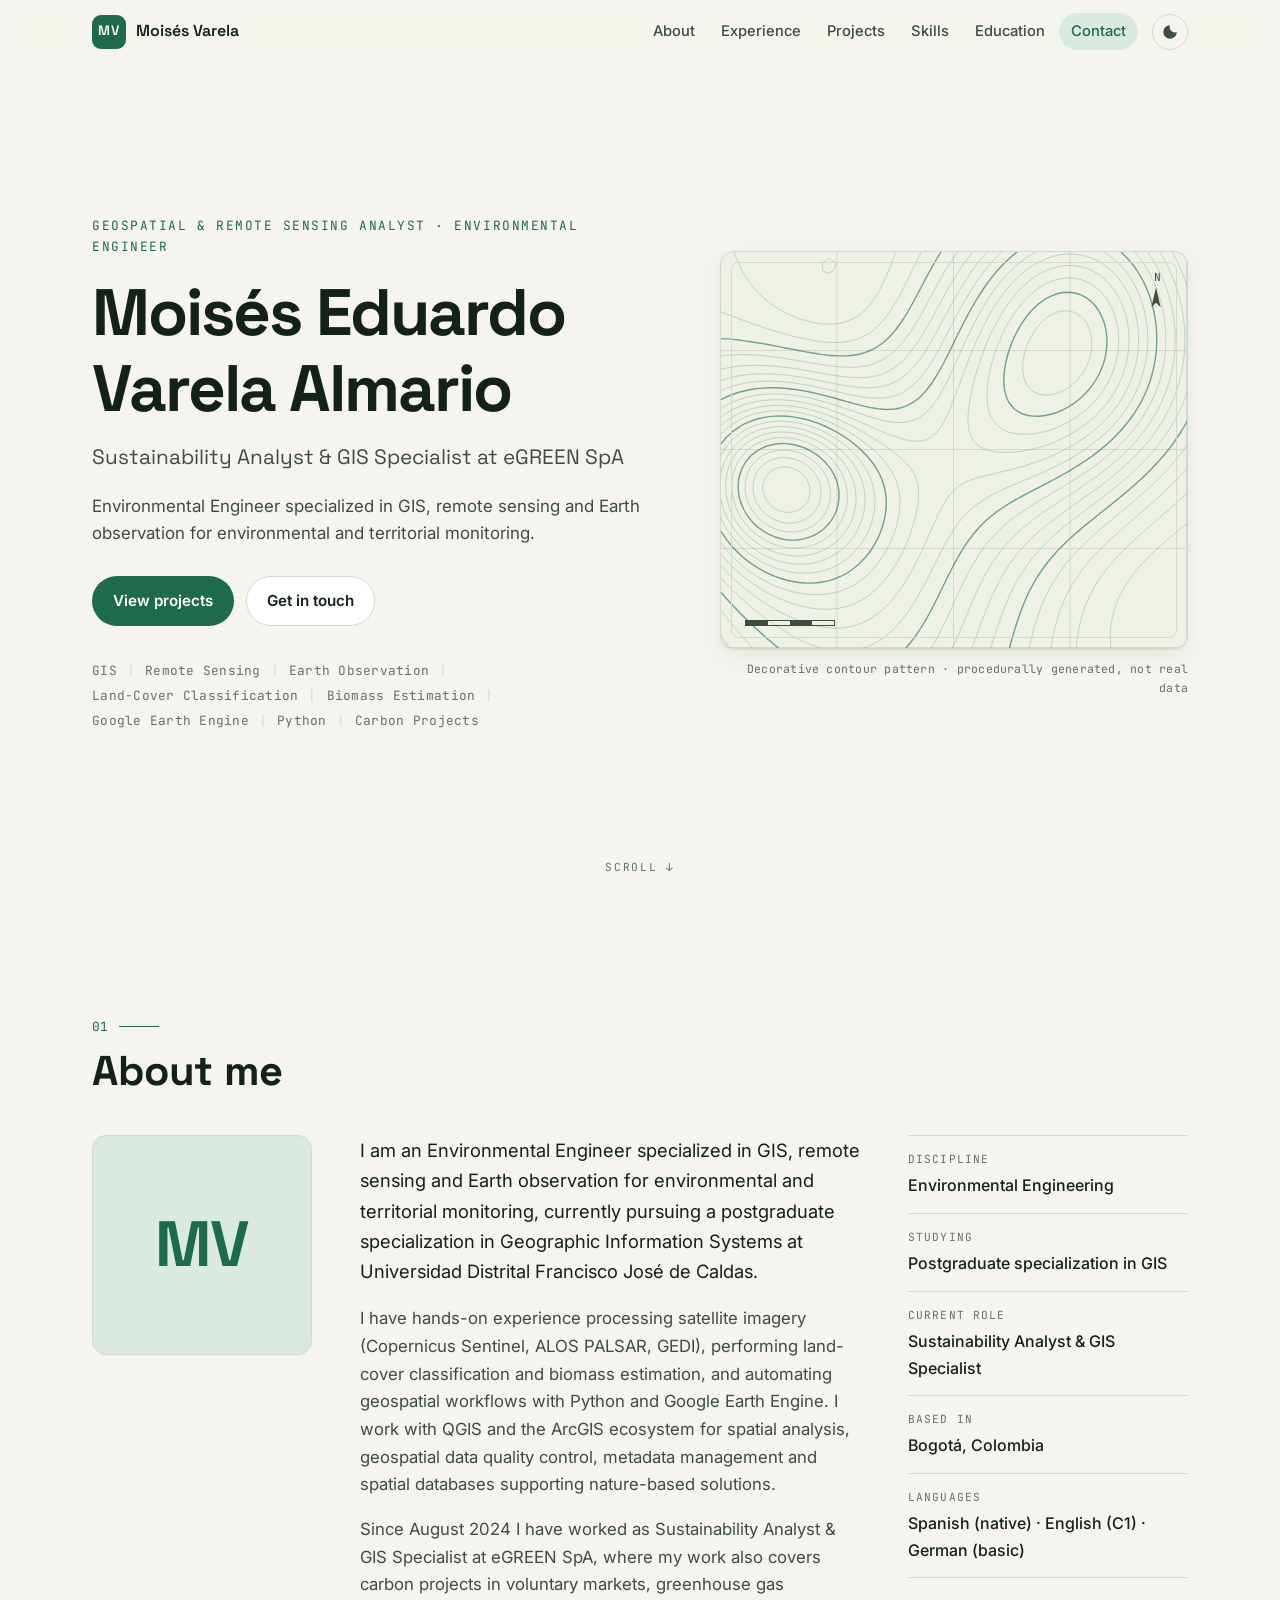
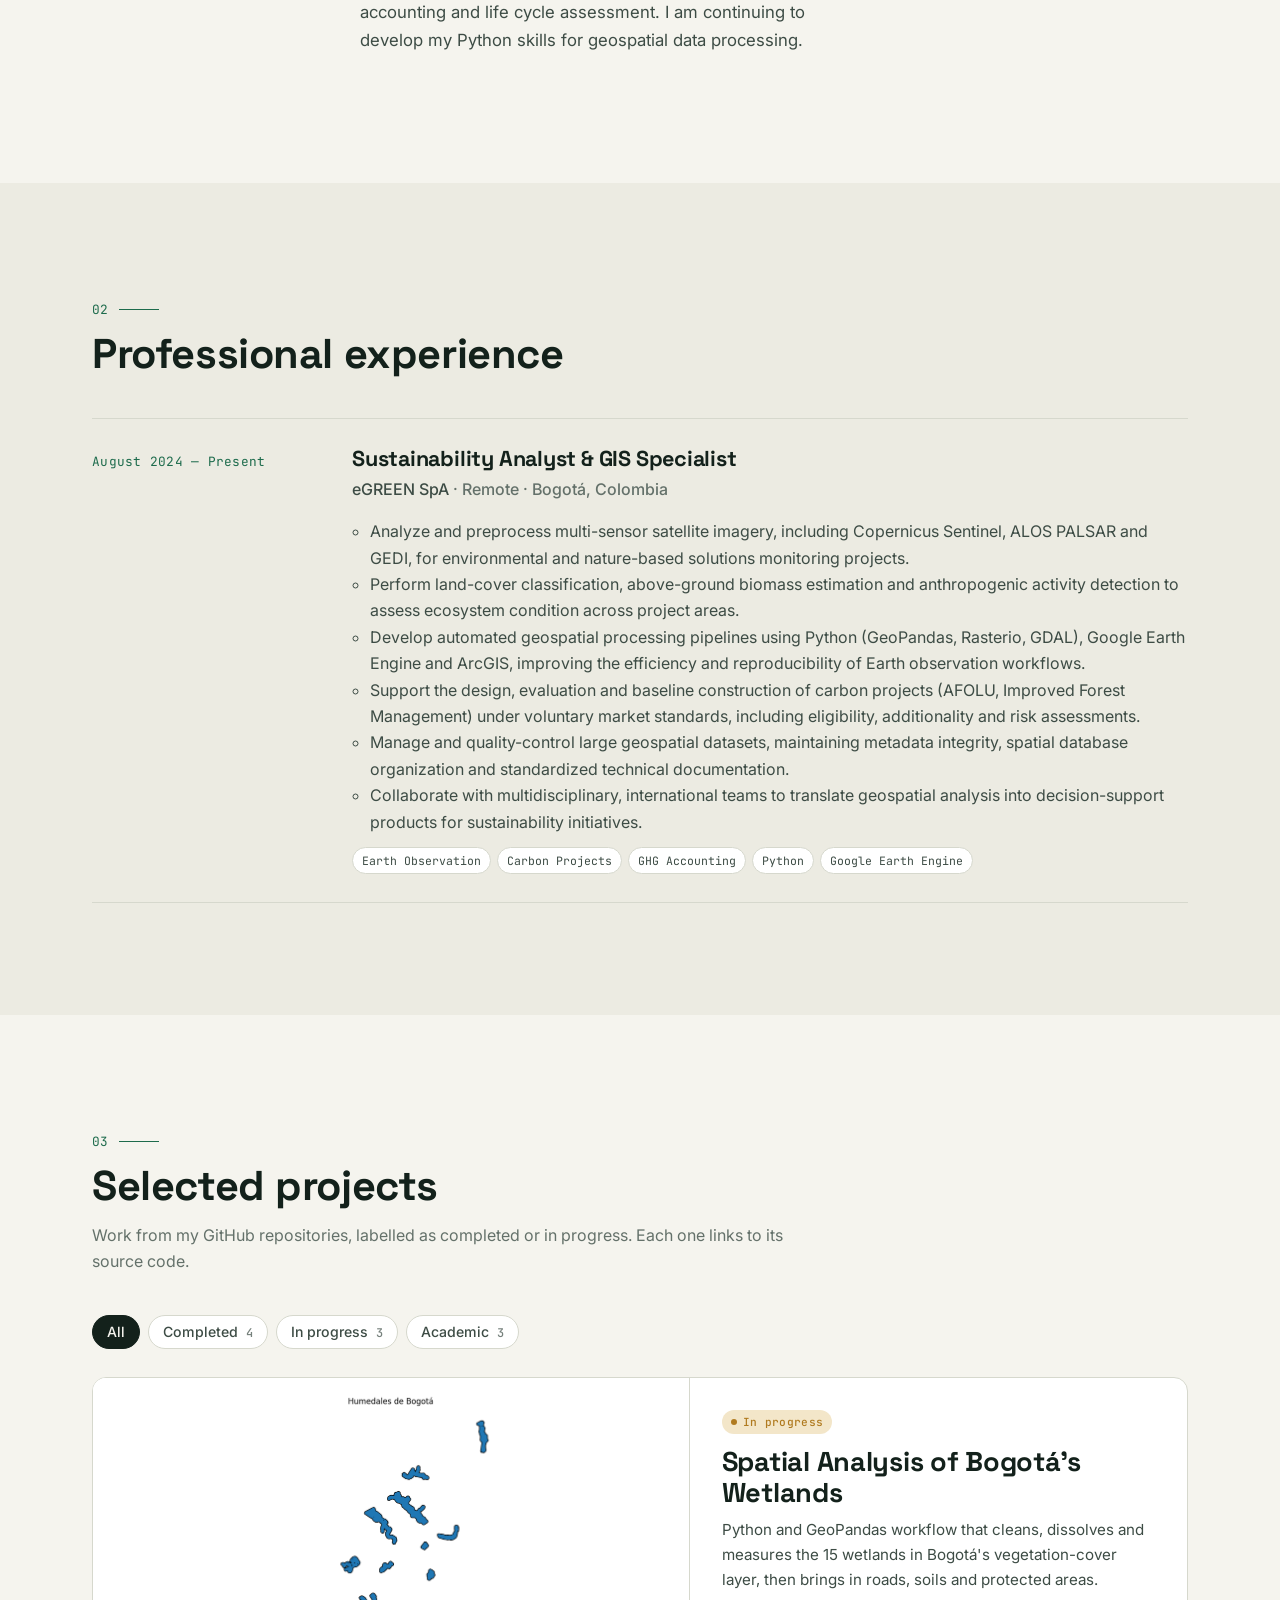
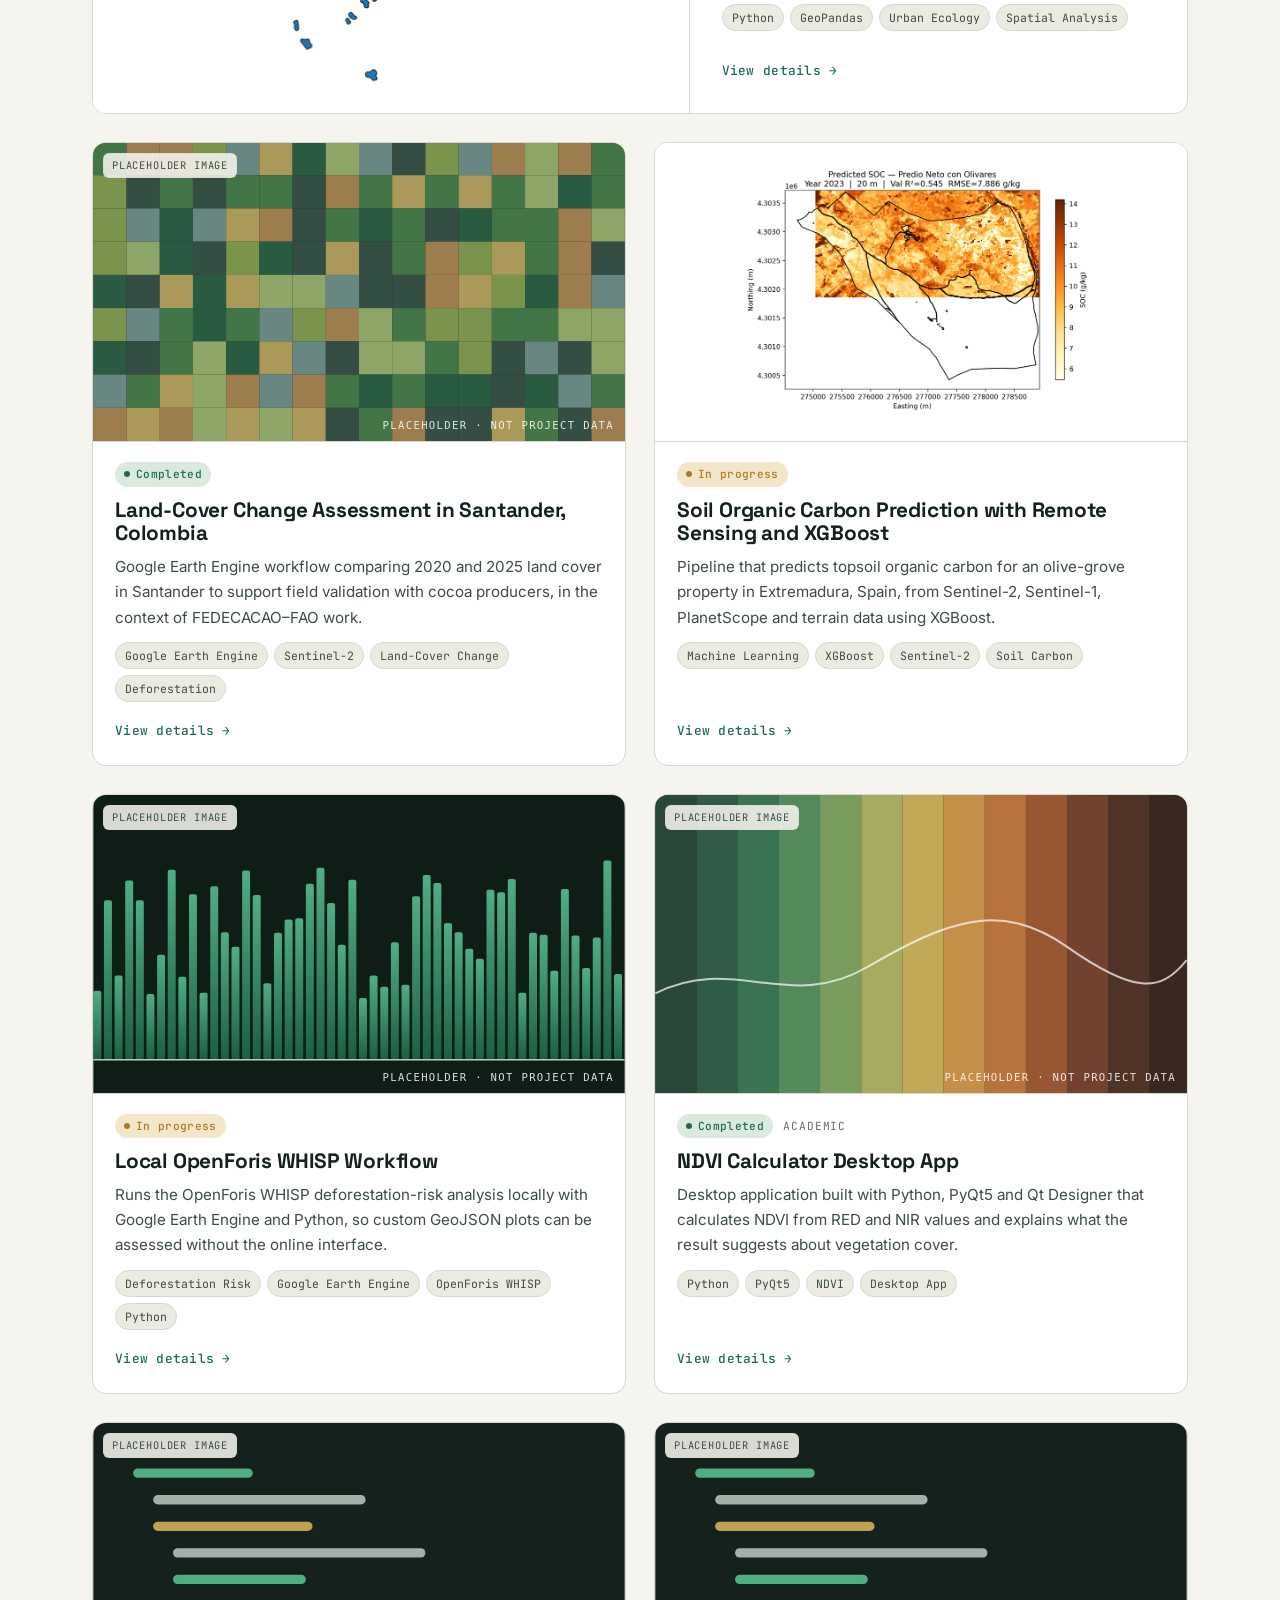
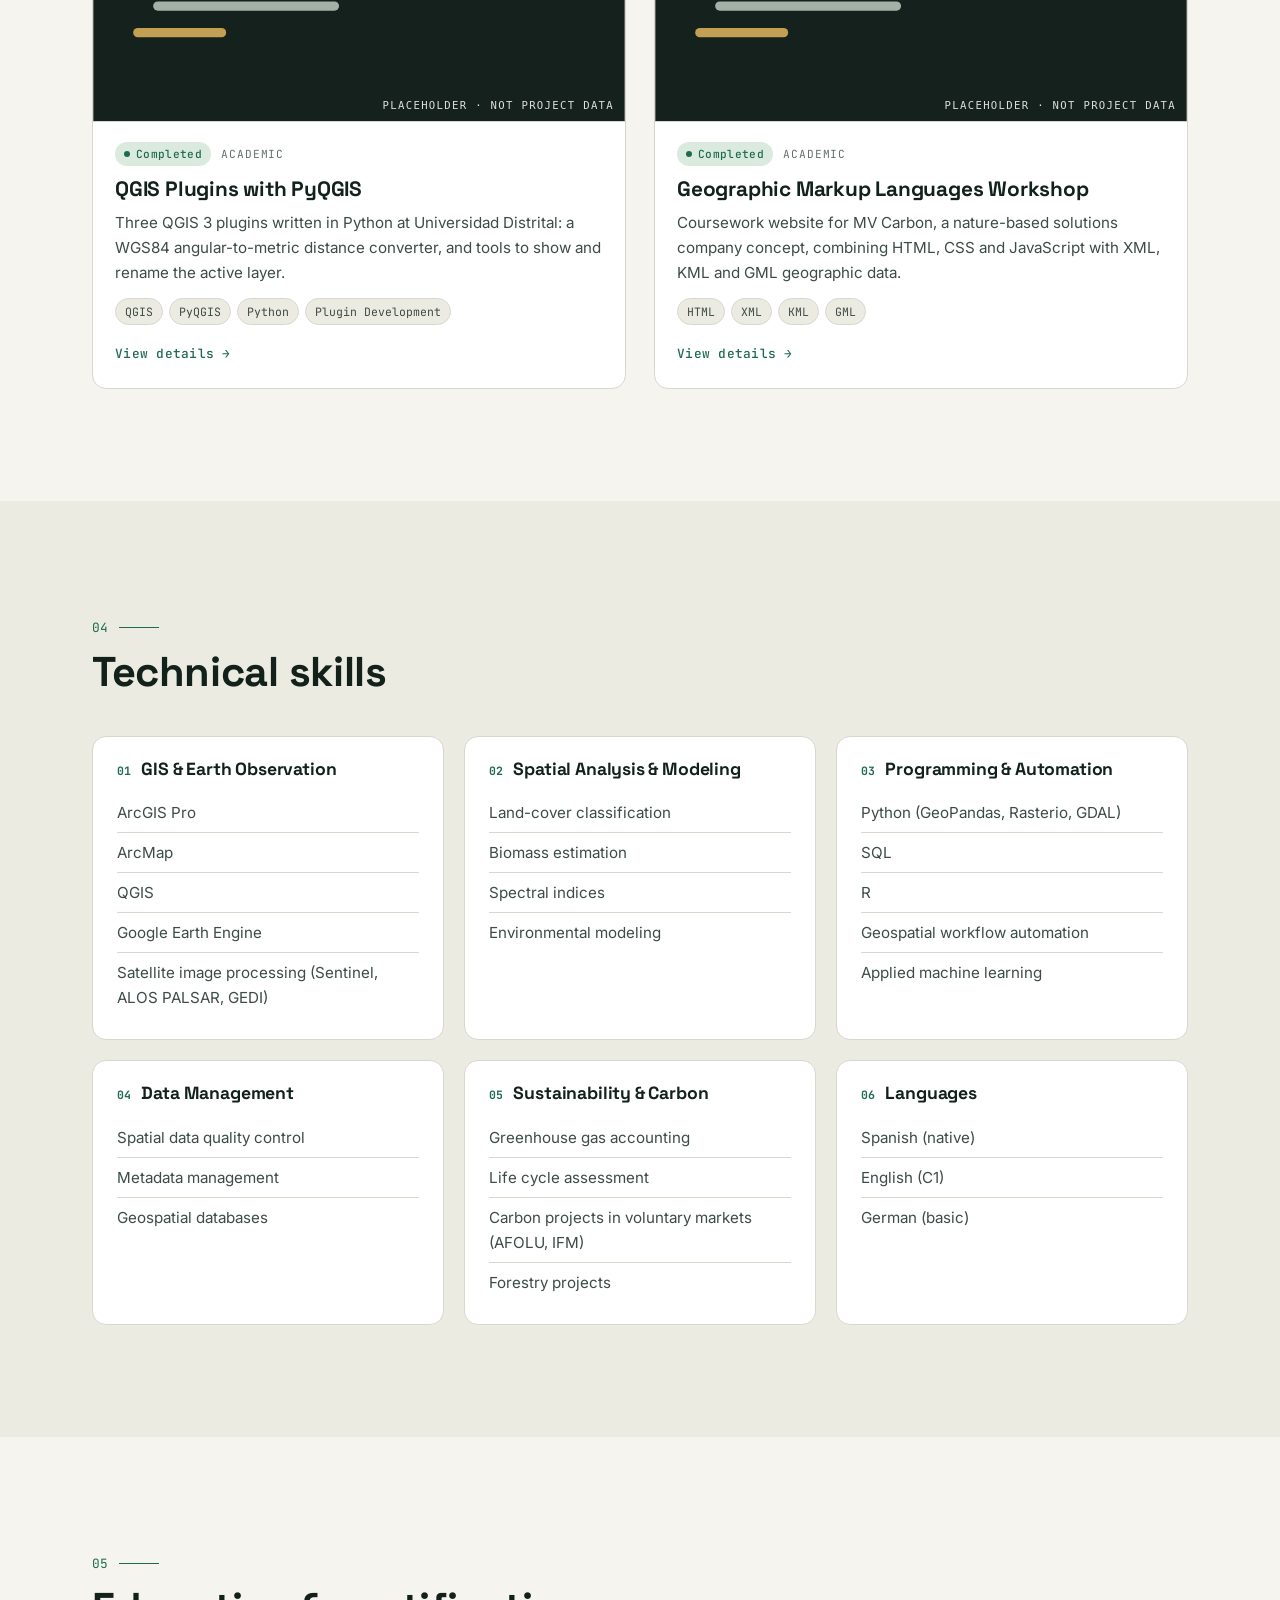
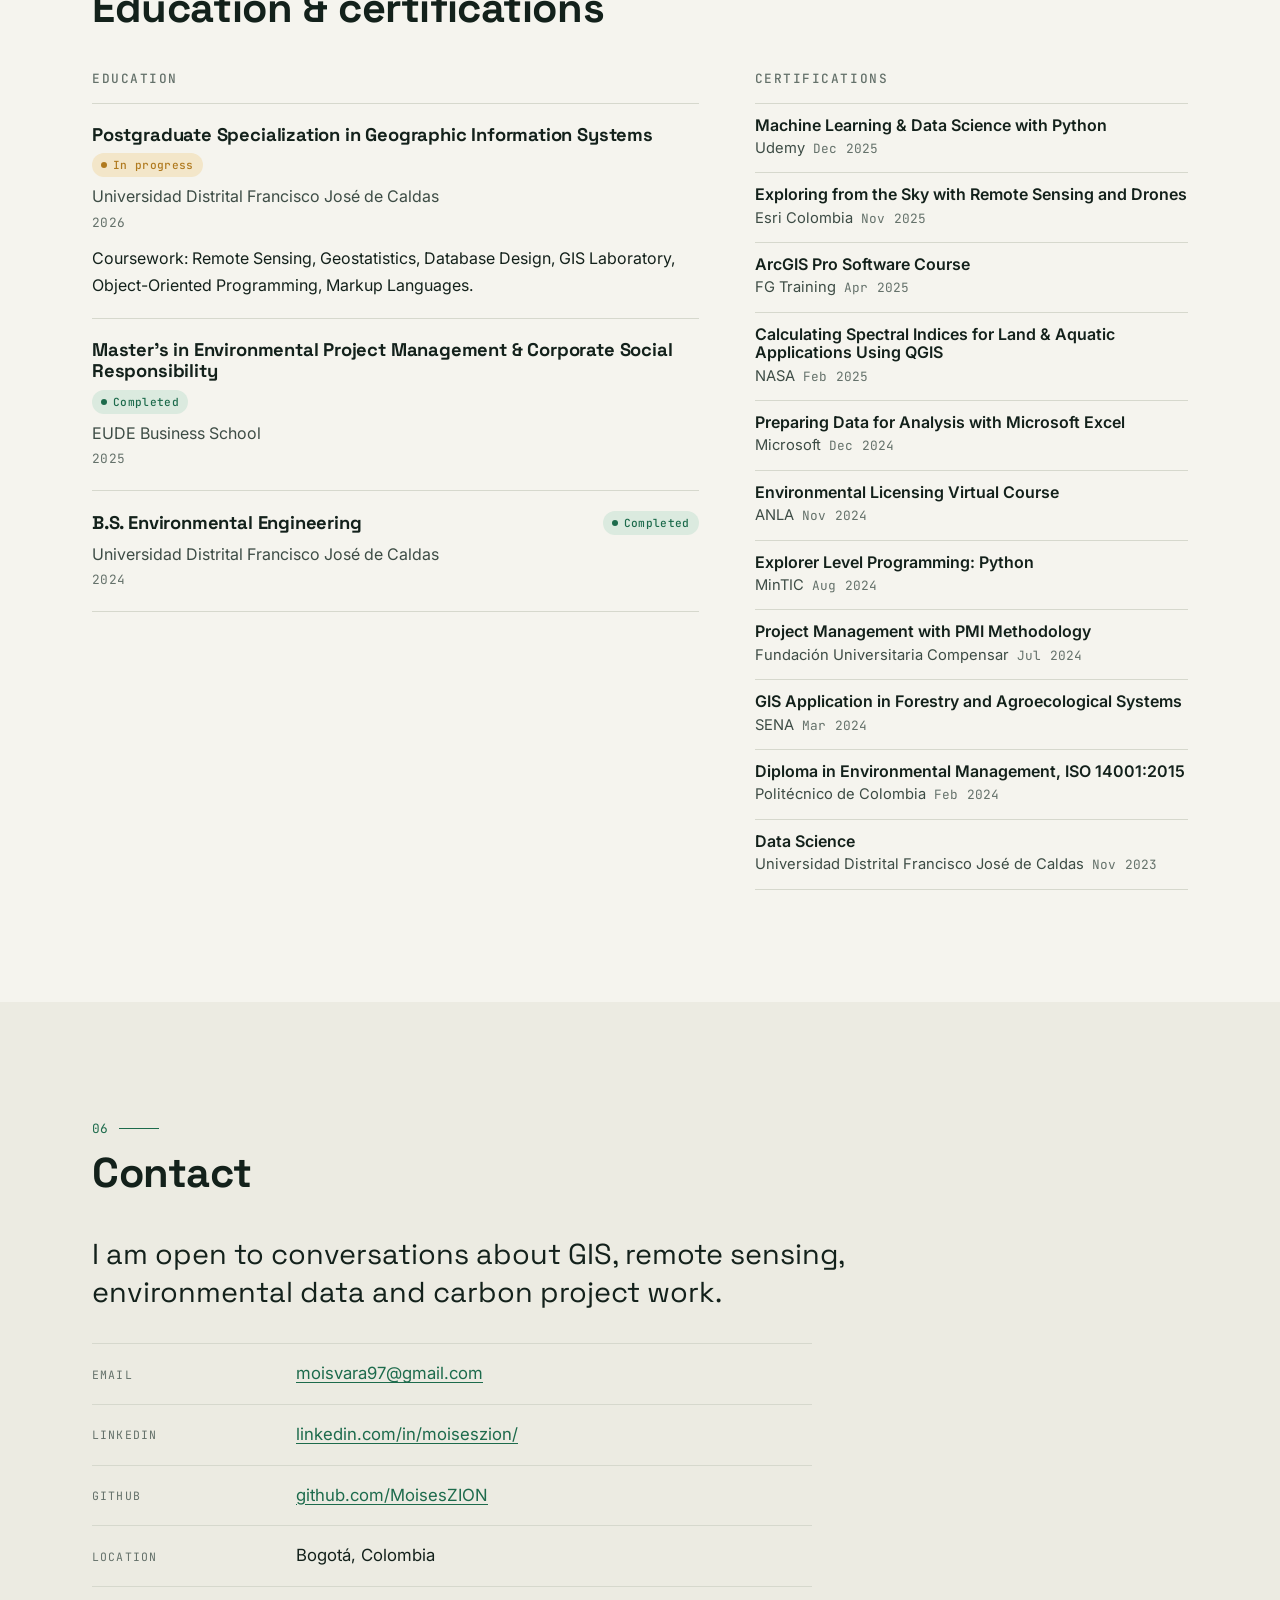
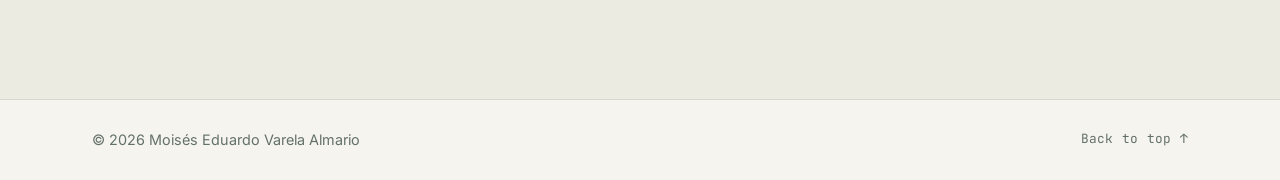
==== index.html @ 782a4881 "Replace draft projects with real projects from GitHub repositories Adds seven projects drawn from th" ====
<!doctype html>
<html lang="en">
  <head>
    <meta charset="utf-8" />
    <meta name="viewport" content="width=device-width, initial-scale=1" />
    <title>Moisés Varela · Environmental Engineer & GIS Specialist</title>
    <meta
      name="description"
      content="Portfolio of Moisés Eduardo Varela Almario, Environmental Engineer working in GIS, remote sensing, geospatial analysis and sustainability."
    />
    <meta property="og:title" content="Moisés Varela · Environmental Engineer & GIS Specialist" />
    <meta property="og:description" content="GIS, remote sensing, environmental data and sustainability." />
    <meta property="og:type" content="website" />
    <meta name="theme-color" content="#f5f4ee" media="(prefers-color-scheme: light)" />
    <meta name="theme-color" content="#0c1411" media="(prefers-color-scheme: dark)" />
    <link rel="icon" href="assets/img/favicon.svg" type="image/svg+xml" />
    <link rel="preconnect" href="https://fonts.googleapis.com" />
    <link rel="preconnect" href="https://fonts.gstatic.com" crossorigin />
    <link
      href="https://fonts.googleapis.com/css2?family=Inter:wght@400;500;600&family=JetBrains+Mono:wght@400;500&family=Space+Grotesk:wght@500;600;700&display=swap"
      rel="stylesheet"
    />
    <link rel="stylesheet" href="assets/css/styles.css" />
    <script>
      // Apply saved theme before paint to avoid a flash.
      try {
        var t = localStorage.getItem("theme");
        if (t) document.documentElement.setAttribute("data-theme", t);
      } catch (e) {}
    </script>
  </head>
  <body>
    <a class="skip-link" href="#main">Skip to content</a>

    <header class="site-header" id="top">
      <div class="container header-inner">
        <a class="brand" href="#top" aria-label="Home">
          <span class="brand-mark" aria-hidden="true">MV</span>
          <span class="brand-name">Moisés Varela</span>
        </a>
        <button class="nav-toggle" type="button" aria-expanded="false" aria-controls="site-nav">
          <span class="sr-only">Toggle navigation</span>
          <span class="nav-toggle-bar" aria-hidden="true"></span>
        </button>
        <nav id="site-nav" class="site-nav" aria-label="Primary">
          <ul>
            <li><a href="#about">About</a></li>
            <li><a href="#experience">Experience</a></li>
            <li><a href="#projects">Projects</a></li>
            <li><a href="#skills">Skills</a></li>
            <li><a href="#education">Education</a></li>
            <li><a href="#contact">Contact</a></li>
          </ul>
          <button class="theme-toggle" type="button" aria-label="Switch colour theme">
            <svg viewBox="0 0 24 24" width="18" height="18" aria-hidden="true">
              <path d="M12 3a9 9 0 1 0 9 9 7 7 0 0 1-9-9z" fill="currentColor" />
            </svg>
          </button>
        </nav>
      </div>
    </header>

    <main id="main">
      <!-- HERO -->
      <section class="hero" aria-labelledby="hero-title">
        <div class="container hero-grid">
          <div class="hero-text">
            <p class="eyebrow mono" data-bind="profile.headline">Environmental Engineer · GIS &amp; Remote Sensing</p>
            <h1 id="hero-title" class="hero-title" data-bind="profile.name">Moisés Eduardo Varela Almario</h1>
            <p class="hero-role" data-bind="profile.role">Sustainability Analyst &amp; GIS Specialist at eGREEN SpA</p>
            <p class="hero-lead" data-bind="profile.lead"></p>
            <div class="hero-actions">
              <a class="btn btn-primary" href="#projects">View projects</a>
              <a class="btn btn-ghost" href="#contact">Get in touch</a>
              <a class="btn btn-ghost" id="cv-link" hidden>Download CV</a>
            </div>
            <ul class="keyword-line mono" id="hero-keywords" aria-label="Areas of focus"></ul>
          </div>

          <figure class="map-frame" aria-hidden="true">
            <div class="map-frame-inner">
              <canvas id="contour-canvas"></canvas>
              <span class="tick tick-n mono">N</span>
              <svg class="north-arrow" viewBox="0 0 24 40"><path d="M12 2 L20 36 L12 28 L4 36 Z" /></svg>
              <div class="scale-bar"><span></span><span></span><span></span><span></span></div>
            </div>
            <figcaption class="mono">Decorative contour pattern · procedurally generated, not real data</figcaption>
          </figure>
        </div>
        <a class="scroll-cue mono" href="#about">Scroll <span aria-hidden="true">↓</span></a>
      </section>

      <!-- ABOUT -->
      <section class="section" id="about" aria-labelledby="about-title">
        <div class="container">
          <header class="section-head">
            <span class="section-index mono">01</span>
            <h2 id="about-title">About me</h2>
          </header>
          <div class="about-grid">
            <div class="about-photo" id="about-photo"></div>
            <div class="about-text prose" id="about-text"></div>
            <dl class="facts" id="about-facts"></dl>
          </div>
        </div>
      </section>

      <!-- EXPERIENCE -->
      <section class="section section-alt" id="experience" aria-labelledby="experience-title">
        <div class="container">
          <header class="section-head">
            <span class="section-index mono">02</span>
            <h2 id="experience-title">Professional experience</h2>
          </header>
          <ol class="timeline" id="experience-list"></ol>
        </div>
      </section>

      <!-- PROJECTS -->
      <section class="section" id="projects" aria-labelledby="projects-title">
        <div class="container">
          <header class="section-head">
            <span class="section-index mono">03</span>
            <h2 id="projects-title">Selected projects</h2>
            <p class="section-sub">
              Work from my GitHub repositories, labelled as completed or in progress. Each one links to its
              source code.
            </p>
          </header>
          <div class="filters" role="group" aria-label="Filter projects by status" id="project-filters"></div>
          <div class="project-grid" id="project-grid" aria-live="polite"></div>
        </div>
      </section>

      <!-- SKILLS -->
      <section class="section section-alt" id="skills" aria-labelledby="skills-title">
        <div class="container">
          <header class="section-head">
            <span class="section-index mono">04</span>
            <h2 id="skills-title">Technical skills</h2>
          </header>
          <div class="skills-grid" id="skills-grid"></div>
        </div>
      </section>

      <!-- EDUCATION -->
      <section class="section" id="education" aria-labelledby="education-title">
        <div class="container">
          <header class="section-head">
            <span class="section-index mono">05</span>
            <h2 id="education-title">Education &amp; certifications</h2>
          </header>
          <div class="edu-grid">
            <div>
              <h3 class="sub-head mono">Education</h3>
              <ul class="edu-list" id="education-list"></ul>
            </div>
            <div>
              <h3 class="sub-head mono">Certifications</h3>
              <ul class="edu-list" id="cert-list"></ul>
            </div>
          </div>
        </div>
      </section>

      <!-- CONTACT -->
      <section class="section section-contact" id="contact" aria-labelledby="contact-title">
        <div class="container">
          <header class="section-head">
            <span class="section-index mono">06</span>
            <h2 id="contact-title">Contact</h2>
          </header>
          <p class="contact-intro" id="contact-intro"></p>
          <ul class="contact-list" id="contact-list"></ul>
        </div>
      </section>
    </main>

    <footer class="site-footer">
      <div class="container footer-inner">
        <p>© <span id="year"></span> Moisés Eduardo Varela Almario</p>
        <a class="mono" href="#top">Back to top ↑</a>
      </div>
    </footer>

    <noscript>
      <p class="noscript">This site uses JavaScript to display its content. Please enable JavaScript.</p>
    </noscript>

    <script src="assets/js/content.js"></script>
    <script src="assets/js/common.js"></script>
    <script src="assets/js/main.js"></script>
  </body>
</html>
---- assets/css/styles.css ----
/* ==========================================================
   Moisés Varela — Portfolio
   Palette: paper + forest ink, ochre accent (earth tones)
   ========================================================== */

:root {
  --bg: #f5f4ee;
  --bg-alt: #ecebe2;
  --surface: #ffffff;
  --ink: #13211b;
  --ink-soft: #3d4c45;
  --muted: #64716a;
  --line: #d6d8cd;
  --accent: #1d6b4c;
  --accent-ink: #ffffff;
  --accent-soft: #dbeadf;
  --ochre: #b07a1f;
  --ochre-soft: #f3e6c9;
  --contour: rgba(29, 107, 76, 0.28);
  --contour-major: rgba(29, 107, 76, 0.6);
  --map-bg: #eef1e6;
  --shadow: 0 1px 2px rgba(19, 33, 27, 0.06), 0 8px 24px rgba(19, 33, 27, 0.06);
  --radius: 14px;
  --font-sans: "Inter", system-ui, -apple-system, "Segoe UI", Roboto, sans-serif;
  --font-display: "Space Grotesk", var(--font-sans);
  --font-mono: "JetBrains Mono", ui-monospace, SFMono-Regular, Menlo, monospace;
  --header-h: 64px;
  color-scheme: light;
}

@media (prefers-color-scheme: dark) {
  :root:not([data-theme="light"]) {
    --bg: #0c1411;
    --bg-alt: #111b17;
    --surface: #15211c;
    --ink: #e5ece7;
    --ink-soft: #bccac2;
    --muted: #8d9c94;
    --line: #26352e;
    --accent: #5cc796;
    --accent-ink: #08130e;
    --accent-soft: #173326;
    --ochre: #e2b65d;
    --ochre-soft: #352a14;
    --contour: rgba(92, 199, 150, 0.22);
    --contour-major: rgba(92, 199, 150, 0.55);
    --map-bg: #101b16;
    --shadow: 0 1px 2px rgba(0, 0, 0, 0.3), 0 10px 30px rgba(0, 0, 0, 0.25);
    color-scheme: dark;
  }
}

:root[data-theme="dark"] {
  --bg: #0c1411;
  --bg-alt: #111b17;
  --surface: #15211c;
  --ink: #e5ece7;
  --ink-soft: #bccac2;
  --muted: #8d9c94;
  --line: #26352e;
  --accent: #5cc796;
  --accent-ink: #08130e;
  --accent-soft: #173326;
  --ochre: #e2b65d;
  --ochre-soft: #352a14;
  --contour: rgba(92, 199, 150, 0.22);
  --contour-major: rgba(92, 199, 150, 0.55);
  --map-bg: #101b16;
  --shadow: 0 1px 2px rgba(0, 0, 0, 0.3), 0 10px 30px rgba(0, 0, 0, 0.25);
  color-scheme: dark;
}

/* ---------- base ---------- */
*,
*::before,
*::after { box-sizing: border-box; }

html { scroll-behavior: smooth; scroll-padding-top: calc(var(--header-h) + 16px); }
@media (prefers-reduced-motion: reduce) { html { scroll-behavior: auto; } }

body {
  margin: 0;
  background: var(--bg);
  color: var(--ink);
  font-family: var(--font-sans);
  font-size: 1rem;
  line-height: 1.65;
  -webkit-font-smoothing: antialiased;
  overflow-x: hidden;
}

img { max-width: 100%; display: block; }
a { color: var(--accent); text-underline-offset: 3px; }
a:hover { text-decoration-thickness: 2px; }
h1, h2, h3, h4 { font-family: var(--font-display); line-height: 1.15; margin: 0 0 0.5em; letter-spacing: -0.01em; }
p { margin: 0 0 1em; }

:focus-visible { outline: 2px solid var(--ochre); outline-offset: 3px; border-radius: 4px; }

.mono { font-family: var(--font-mono); font-size: 0.8rem; letter-spacing: 0.02em; }
.muted { color: var(--muted); }
.sr-only {
  position: absolute; width: 1px; height: 1px; padding: 0; margin: -1px;
  overflow: hidden; clip: rect(0 0 0 0); white-space: nowrap; border: 0;
}

.container { width: 100%; max-width: 1160px; margin: 0 auto; padding: 0 16px; }
@media (min-width: 720px) { .container { padding: 0 32px; } }

.skip-link {
  position: absolute; left: 16px; top: -100px; z-index: 100;
  background: var(--accent); color: var(--accent-ink); padding: 8px 14px; border-radius: 8px;
}
.skip-link:focus { top: 12px; }

.noscript { padding: 16px; text-align: center; }

/* ---------- "to be provided" marker ---------- */
.todo {
  display: inline-block;
  font-family: var(--font-mono);
  font-size: 0.75rem;
  color: var(--ochre);
  background: var(--ochre-soft);
  border: 1px dashed currentColor;
  border-radius: 6px;
  padding: 1px 8px;
}

/* ---------- header ---------- */
.site-header {
  position: sticky; top: 0; z-index: 50;
  height: var(--header-h);
  background: color-mix(in srgb, var(--bg) 85%, transparent);
  backdrop-filter: saturate(1.4) blur(10px);
  -webkit-backdrop-filter: saturate(1.4) blur(10px);
  border-bottom: 1px solid transparent;
  transition: border-color 0.2s;
}
.site-header.is-scrolled { border-bottom-color: var(--line); }
.header-inner { height: 100%; display: flex; align-items: center; justify-content: space-between; gap: 16px; }

.brand { display: flex; align-items: center; gap: 10px; color: var(--ink); text-decoration: none; font-family: var(--font-display); font-weight: 600; }
.brand-mark {
  display: grid; place-items: center; width: 34px; height: 34px; border-radius: 9px;
  background: var(--accent); color: var(--accent-ink); font-size: 0.85rem; letter-spacing: 0.04em;
}

.site-nav { display: flex; align-items: center; gap: 8px; }
.site-nav ul { display: flex; gap: 2px; list-style: none; margin: 0; padding: 0; }
.site-nav a {
  display: block; padding: 6px 12px; border-radius: 999px;
  color: var(--ink-soft); text-decoration: none; font-size: 0.92rem; font-weight: 500;
}
.site-nav a:hover { color: var(--ink); background: var(--bg-alt); }
.site-nav a[aria-current="true"] { color: var(--accent); background: var(--accent-soft); }

.theme-toggle {
  display: grid; place-items: center; width: 36px; height: 36px; margin-left: 6px;
  border: 1px solid var(--line); border-radius: 999px; background: transparent; color: var(--ink-soft); cursor: pointer;
}
.theme-toggle:hover { color: var(--ink); border-color: var(--muted); }

.nav-toggle { display: none; }

@media (max-width: 860px) {
  .nav-toggle {
    display: grid; place-items: center; width: 42px; height: 42px;
    background: transparent; border: 1px solid var(--line); border-radius: 10px; cursor: pointer; color: var(--ink);
  }
  .nav-toggle-bar, .nav-toggle-bar::before, .nav-toggle-bar::after {
    display: block; width: 18px; height: 2px; background: currentColor; border-radius: 2px; position: relative; transition: transform 0.2s;
  }
  .nav-toggle-bar::before, .nav-toggle-bar::after { content: ""; position: absolute; left: 0; }
  .nav-toggle-bar::before { top: -6px; }
  .nav-toggle-bar::after { top: 6px; }
  .nav-toggle[aria-expanded="true"] .nav-toggle-bar { background: transparent; }
  .nav-toggle[aria-expanded="true"] .nav-toggle-bar::before { transform: translateY(6px) rotate(45deg); }
  .nav-toggle[aria-expanded="true"] .nav-toggle-bar::after { transform: translateY(-6px) rotate(-45deg); }

  .site-nav {
    position: absolute; top: var(--header-h); left: 0; right: 0;
    flex-direction: column; align-items: stretch; gap: 8px;
    padding: 12px 16px 20px; background: var(--bg); border-bottom: 1px solid var(--line);
    display: none;
  }
  .site-nav.is-open { display: flex; }
  .site-nav ul { flex-direction: column; }
  .site-nav a { padding: 10px 12px; border-radius: 10px; font-size: 1rem; }
  .theme-toggle { margin: 4px 0 0 12px; }
}

/* ---------- buttons ---------- */
.btn {
  display: inline-flex; align-items: center; gap: 8px;
  padding: 11px 20px; border-radius: 999px; font-weight: 600; font-size: 0.95rem;
  text-decoration: none; border: 1px solid transparent; transition: transform 0.15s, background 0.15s, border-color 0.15s;
}
.btn:hover { transform: translateY(-1px); }
.btn-primary { background: var(--accent); color: var(--accent-ink); }
.btn-ghost { color: var(--ink); border-color: var(--line); background: var(--surface); }
.btn-ghost:hover { border-color: var(--ink-soft); }

/* ---------- hero ---------- */
.hero { position: relative; padding: 56px 0 72px; }
.hero-grid { display: grid; gap: 40px; align-items: center; }
@media (min-width: 960px) {
  .hero { padding: 88px 0 104px; min-height: calc(100vh - var(--header-h)); display: flex; align-items: center; }
  .hero-grid { grid-template-columns: 1.1fr 0.9fr; gap: 56px; }
}

.eyebrow { color: var(--accent); text-transform: uppercase; letter-spacing: 0.12em; margin-bottom: 18px; }
.hero-title { font-size: clamp(2.3rem, 6vw, 4.1rem); font-weight: 700; letter-spacing: -0.03em; margin-bottom: 14px; }
.hero-role { font-family: var(--font-display); font-size: clamp(1.05rem, 2vw, 1.3rem); color: var(--ink-soft); margin-bottom: 18px; }
.hero-lead { font-size: 1.06rem; color: var(--ink-soft); max-width: 40em; }
.hero-actions { display: flex; flex-wrap: wrap; gap: 12px; margin: 28px 0 32px; }

.keyword-line { list-style: none; padding: 0; margin: 0; display: flex; flex-wrap: wrap; color: var(--muted); }
.keyword-line li { padding: 2px 0; }
.keyword-line li:not(:last-child)::after { content: "|"; margin: 0 10px; color: var(--line); }

/* the "map" frame with contour canvas */
.map-frame { margin: 0; }
.map-frame-inner {
  position: relative; aspect-ratio: 4 / 3.4; border-radius: var(--radius); overflow: hidden;
  background: var(--map-bg); border: 1px solid var(--line); box-shadow: var(--shadow);
  background-image:
    linear-gradient(var(--line) 1px, transparent 1px),
    linear-gradient(90deg, var(--line) 1px, transparent 1px);
  background-size: 25% 25%;
  background-position: -1px -1px;
}
.map-frame-inner::after {
  content: ""; position: absolute; inset: 10px; border: 1px solid var(--line); border-radius: 8px; pointer-events: none;
}
#contour-canvas { position: absolute; inset: 0; width: 100%; height: 100%; }
.north-arrow { position: absolute; top: 34px; right: 24px; width: 14px; height: 24px; fill: var(--ink-soft); }
.tick-n { position: absolute; top: 16px; right: 26px; color: var(--ink-soft); font-size: 0.7rem; }
.scale-bar { position: absolute; left: 24px; bottom: 22px; display: flex; height: 6px; border: 1px solid var(--ink-soft); }
.scale-bar span { width: 22px; }
.scale-bar span:nth-child(odd) { background: var(--ink-soft); }
.map-frame figcaption { margin-top: 10px; color: var(--muted); font-size: 0.72rem; text-align: right; }

.scroll-cue {
  display: none; position: absolute; left: 50%; bottom: 24px; transform: translateX(-50%);
  color: var(--muted); text-decoration: none; text-transform: uppercase; letter-spacing: 0.15em; font-size: 0.7rem;
}
@media (min-width: 960px) { .scroll-cue { display: block; } }

/* ---------- sections ---------- */
.section { padding: 80px 0; }
@media (min-width: 960px) { .section { padding: 112px 0; } }
.section-alt { background: var(--bg-alt); }

.section-head { margin-bottom: 40px; max-width: 720px; }
.section-head h2 { font-size: clamp(1.8rem, 3.6vw, 2.6rem); font-weight: 700; margin: 0; }
.section-index { display: inline-flex; align-items: center; gap: 10px; color: var(--accent); margin-bottom: 10px; }
.section-index::after { content: ""; width: 40px; height: 1px; background: currentColor; }
.section-sub { color: var(--muted); margin-top: 12px; }

.reveal { opacity: 0; transform: translateY(16px); transition: opacity 0.6s ease, transform 0.6s ease; }
.reveal.is-visible { opacity: 1; transform: none; }

/* ---------- about ---------- */
.about-grid { display: grid; gap: 32px; }
@media (min-width: 900px) {
  .about-grid { grid-template-columns: 220px 1fr 280px; gap: 48px; align-items: start; }
}
.about-photo img, .initials {
  width: 100%; max-width: 220px; aspect-ratio: 1; border-radius: var(--radius); object-fit: cover;
}
.initials {
  display: grid; place-items: center; background: var(--accent-soft); color: var(--accent);
  font-family: var(--font-display); font-weight: 700; font-size: 4rem; letter-spacing: -0.02em;
  border: 1px solid var(--line);
}
.prose p { font-size: 1.05rem; color: var(--ink-soft); }
.prose p:first-child { color: var(--ink); font-size: 1.15rem; }

.facts { margin: 0; display: grid; gap: 0; border-top: 1px solid var(--line); }
.fact { padding: 14px 0; border-bottom: 1px solid var(--line); }
.fact dt { color: var(--muted); text-transform: uppercase; font-size: 0.7rem; letter-spacing: 0.1em; }
.fact dd { margin: 4px 0 0; font-weight: 500; }

/* ---------- experience timeline ---------- */
.timeline { list-style: none; margin: 0; padding: 0; }
.timeline-item {
  display: grid; gap: 8px 40px; padding: 28px 0; border-top: 1px solid var(--line);
}
.timeline-item:last-child { border-bottom: 1px solid var(--line); }
@media (min-width: 760px) { .timeline-item { grid-template-columns: 220px 1fr; } }
.timeline-period { color: var(--accent); padding-top: 4px; }
.timeline-body h3 { font-size: 1.35rem; margin-bottom: 4px; }
.timeline-org { font-weight: 500; color: var(--ink-soft); }
.highlights { padding-left: 1.1em; color: var(--ink-soft); }

/* ---------- tags & badges ---------- */
.tag-list { list-style: none; display: flex; flex-wrap: wrap; gap: 6px; padding: 0; margin: 12px 0 0; }
.tag-list li {
  font-family: var(--font-mono); font-size: 0.72rem; padding: 3px 9px; border-radius: 999px;
  background: var(--bg-alt); color: var(--ink-soft); border: 1px solid var(--line);
}
.section-alt .tag-list li { background: var(--surface); }

.badge {
  display: inline-flex; align-items: center; gap: 6px;
  font-family: var(--font-mono); font-size: 0.7rem; font-weight: 500; letter-spacing: 0.03em;
  padding: 3px 9px; border-radius: 999px; white-space: nowrap;
}
.badge::before { content: ""; width: 6px; height: 6px; border-radius: 50%; background: currentColor; }
.status-completed { color: var(--accent); background: var(--accent-soft); }
.status-progress { color: var(--ochre); background: var(--ochre-soft); }
.status-draft { color: var(--muted); background: var(--bg-alt); border: 1px dashed var(--line); }
.type-label { color: var(--muted); text-transform: uppercase; font-size: 0.7rem; letter-spacing: 0.08em; }

/* ---------- projects ---------- */
.filters { display: flex; flex-wrap: wrap; gap: 8px; margin-bottom: 28px; }
.chip {
  font: 500 0.88rem var(--font-sans); padding: 7px 14px; border-radius: 999px; cursor: pointer;
  background: var(--surface); color: var(--ink-soft); border: 1px solid var(--line);
}
.chip:hover { border-color: var(--ink-soft); }
.chip[aria-pressed="true"] { background: var(--ink); color: var(--bg); border-color: var(--ink); }
.chip-count { font-family: var(--font-mono); font-size: 0.75rem; opacity: 0.7; margin-left: 4px; }

.project-grid { display: grid; gap: 24px; }
@media (min-width: 680px) { .project-grid { grid-template-columns: repeat(2, 1fr); } }
@media (min-width: 1080px) { .project-grid { grid-template-columns: repeat(2, 1fr); gap: 28px; } }

.project-card {
  background: var(--surface); border: 1px solid var(--line); border-radius: var(--radius);
  overflow: hidden; transition: transform 0.2s, box-shadow 0.2s, border-color 0.2s;
}
.project-card:hover { transform: translateY(-3px); box-shadow: var(--shadow); border-color: color-mix(in srgb, var(--accent) 40%, var(--line)); }
.project-card-link { display: flex; flex-direction: column; height: 100%; color: inherit; text-decoration: none; }
.project-card-body { padding: 20px 22px 24px; display: flex; flex-direction: column; flex: 1; }
.project-card h3 { font-size: 1.3rem; margin: 12px 0 8px; }
.project-card p { color: var(--ink-soft); font-size: 0.95rem; margin: 0; }
.project-meta { display: flex; flex-wrap: wrap; align-items: center; gap: 10px; }
.card-cta { margin-top: auto; padding-top: 18px; color: var(--accent); font-weight: 500; }
.project-card:hover .card-cta span { display: inline-block; transform: translateX(3px); transition: transform 0.2s; }

.media { position: relative; margin: 0; background: var(--bg-alt); }
.media img { width: 100%; height: 100%; object-fit: cover; }
.card-media { aspect-ratio: 16 / 9; border-bottom: 1px solid var(--line); overflow: hidden; }
.card-media img { transition: transform 0.4s ease; }
.project-card:hover .card-media img { transform: scale(1.03); }
.placeholder-tag {
  position: absolute; top: 10px; left: 10px; font-size: 0.65rem; text-transform: uppercase; letter-spacing: 0.08em;
  background: color-mix(in srgb, var(--bg) 88%, transparent); color: var(--ink-soft);
  padding: 3px 8px; border-radius: 6px; border: 1px dashed var(--line);
}
.media figcaption { padding: 10px 12px; font-size: 0.85rem; color: var(--muted); }

/* ---------- skills ---------- */
.skills-grid { display: grid; gap: 20px; }
@media (min-width: 640px) { .skills-grid { grid-template-columns: repeat(2, 1fr); } }
@media (min-width: 1000px) { .skills-grid { grid-template-columns: repeat(3, 1fr); } }
.skill-group {
  background: var(--surface); border: 1px solid var(--line); border-radius: var(--radius); padding: 22px 24px;
}
.skill-group h3 { font-size: 1.1rem; display: flex; align-items: baseline; gap: 10px; margin-bottom: 14px; }
.skill-index { color: var(--accent); font-size: 0.72rem; }
.skill-group ul { list-style: none; margin: 0; padding: 0; }
.skill-group li { padding: 7px 0; border-top: 1px solid var(--line); color: var(--ink-soft); font-size: 0.95rem; }
.skill-group li:first-child { border-top: 0; }

/* ---------- education ---------- */
.edu-grid { display: grid; gap: 40px; }
@media (min-width: 860px) { .edu-grid { grid-template-columns: 1.4fr 1fr; gap: 56px; } }
.sub-head { text-transform: uppercase; letter-spacing: 0.12em; color: var(--muted); font-weight: 500; margin-bottom: 16px; }
.edu-list { list-style: none; margin: 0; padding: 0; }
.edu-item { padding: 20px 0; border-top: 1px solid var(--line); }
.edu-item:last-child { border-bottom: 1px solid var(--line); }
.edu-top { display: flex; flex-wrap: wrap; align-items: center; justify-content: space-between; gap: 8px 16px; }
.edu-item h4 { font-size: 1.15rem; margin: 0; }
.edu-inst { margin: 6px 0 2px; color: var(--ink-soft); }
.edu-item p:last-child { margin-bottom: 0; }

/* ---------- contact ---------- */
.section-contact { background: var(--bg-alt); }
.contact-intro { font-family: var(--font-display); font-size: clamp(1.3rem, 2.6vw, 1.8rem); max-width: 28em; line-height: 1.3; margin-bottom: 32px; }
.contact-list { list-style: none; margin: 0; padding: 0; display: grid; gap: 0; max-width: 720px; }
.contact-list li { display: grid; gap: 4px; padding: 16px 0; border-top: 1px solid var(--line); font-size: 1.05rem; }
.contact-list li:last-child { border-bottom: 1px solid var(--line); }
@media (min-width: 640px) { .contact-list li { grid-template-columns: 200px 1fr; align-items: center; } }
.contact-label { color: var(--muted); text-transform: uppercase; font-size: 0.72rem; letter-spacing: 0.1em; }

/* ---------- footer ---------- */
.site-footer { border-top: 1px solid var(--line); padding: 28px 0; color: var(--muted); font-size: 0.9rem; }
.footer-inner { display: flex; flex-wrap: wrap; justify-content: space-between; gap: 12px; }
.footer-inner p { margin: 0; }
.site-footer a { color: var(--muted); text-decoration: none; }
.site-footer a:hover { color: var(--ink); }

/* ---------- project detail page ---------- */
.project-page { padding: 40px 0 88px; }
.breadcrumb { color: var(--muted); margin-bottom: 28px; }
.breadcrumb a { color: var(--muted); }
.detail-head { max-width: 820px; margin-bottom: 24px; }
.detail-head h1 { font-size: clamp(2rem, 5vw, 3.2rem); font-weight: 700; margin: 16px 0 12px; letter-spacing: -0.02em; }
.detail-lead { font-size: 1.15rem; color: var(--ink-soft); }

.notice {
  max-width: 820px; padding: 14px 18px; border-radius: 10px; margin-bottom: 28px;
  background: var(--bg-alt); border: 1px dashed var(--muted); color: var(--ink-soft); font-size: 0.95rem;
}
.notice-progress { background: var(--ochre-soft); border-color: var(--ochre); }

.detail-hero { aspect-ratio: 21 / 9; border-radius: var(--radius); overflow: hidden; border: 1px solid var(--line); margin-bottom: 48px; }

.detail-grid { display: grid; gap: 40px; }
@media (min-width: 900px) { .detail-grid { grid-template-columns: 1fr 280px; gap: 64px; } }
.detail-section { margin-bottom: 36px; }
.detail-section h2 { font-size: 1.4rem; padding-bottom: 10px; border-bottom: 1px solid var(--line); margin-bottom: 14px; }
.detail-section p { color: var(--ink-soft); }
.gallery { display: grid; gap: 16px; }
@media (min-width: 640px) { .gallery { grid-template-columns: repeat(2, 1fr); } }
.gallery .media { border-radius: 10px; overflow: hidden; border: 1px solid var(--line); }

.detail-aside { align-self: start; }
@media (min-width: 900px) { .detail-aside { position: sticky; top: calc(var(--header-h) + 24px); } }
.aside-block { padding: 16px 0; border-top: 1px solid var(--line); }
.aside-block h3 { text-transform: uppercase; color: var(--muted); font-weight: 500; letter-spacing: 0.1em; margin-bottom: 8px; }
.aside-block ul { list-style: none; margin: 0; padding: 0; }
.aside-block li { padding: 2px 0; }
.aside-block p { margin: 0; }

.pager { display: grid; gap: 16px; margin-top: 56px; padding-top: 32px; border-top: 1px solid var(--line); }
@media (min-width: 640px) { .pager { grid-template-columns: 1fr 1fr; } .pager a:last-child { text-align: right; } }
.pager a {
  display: flex; flex-direction: column; gap: 4px; padding: 16px 20px; border-radius: 12px;
  border: 1px solid var(--line); background: var(--surface); color: var(--ink); text-decoration: none;
  font-family: var(--font-display); font-weight: 600;
}
.pager a:hover { border-color: var(--accent); }
.pager .mono { color: var(--muted); font-weight: 400; }

/* ---------- 404 ---------- */
.not-found { min-height: 60vh; display: grid; place-content: center; text-align: center; padding: 64px 16px; }
.not-found h1 { font-size: clamp(2.4rem, 7vw, 4rem); }

@media (prefers-reduced-motion: reduce) {
  *, *::before, *::after { transition: none !important; animation: none !important; }
}

[hidden] { display: none !important; }
.contact-list .todo, .facts .todo { justify-self: start; }
@media (max-width: 899px) {
  .about-photo img, .initials { max-width: 140px; }
  .initials { font-size: 2.8rem; }
}
.cert-item { padding: 12px 0; }
.cert-item h4 { font-size: 1rem; font-family: var(--font-sans); font-weight: 600; letter-spacing: 0; }
.cert-item .edu-inst { display: inline; margin: 0; font-size: 0.92rem; }
.cert-item .edu-inst + .mono { display: inline; margin: 0 0 0 8px; }
.detail-hero:not(.is-placeholder) { background: #ffffff; }
.detail-hero:not(.is-placeholder) img { object-fit: contain; }
.gallery .media:not(.is-placeholder) { background: #ffffff; }
.gallery .media figcaption { background: var(--surface); }
@media (min-width: 680px) {
  .project-grid .project-card:first-child:nth-last-child(odd) { grid-column: 1 / -1; }
  .project-grid .project-card:first-child:nth-last-child(odd) .project-card-link { display: grid; grid-template-columns: 1.2fr 1fr; }
  .project-grid .project-card:first-child:nth-last-child(odd) .card-media { aspect-ratio: auto; min-height: 100%; border-bottom: 0; border-right: 1px solid var(--line); }
  .project-grid .project-card:first-child:nth-last-child(odd) .project-card-body { padding: 32px; justify-content: center; }
  .project-grid .project-card:first-child:nth-last-child(odd) h3 { font-size: 1.7rem; }
}
.card-media:not(.is-placeholder) { background: #ffffff; }
.card-media:not(.is-placeholder) img { object-fit: contain; }
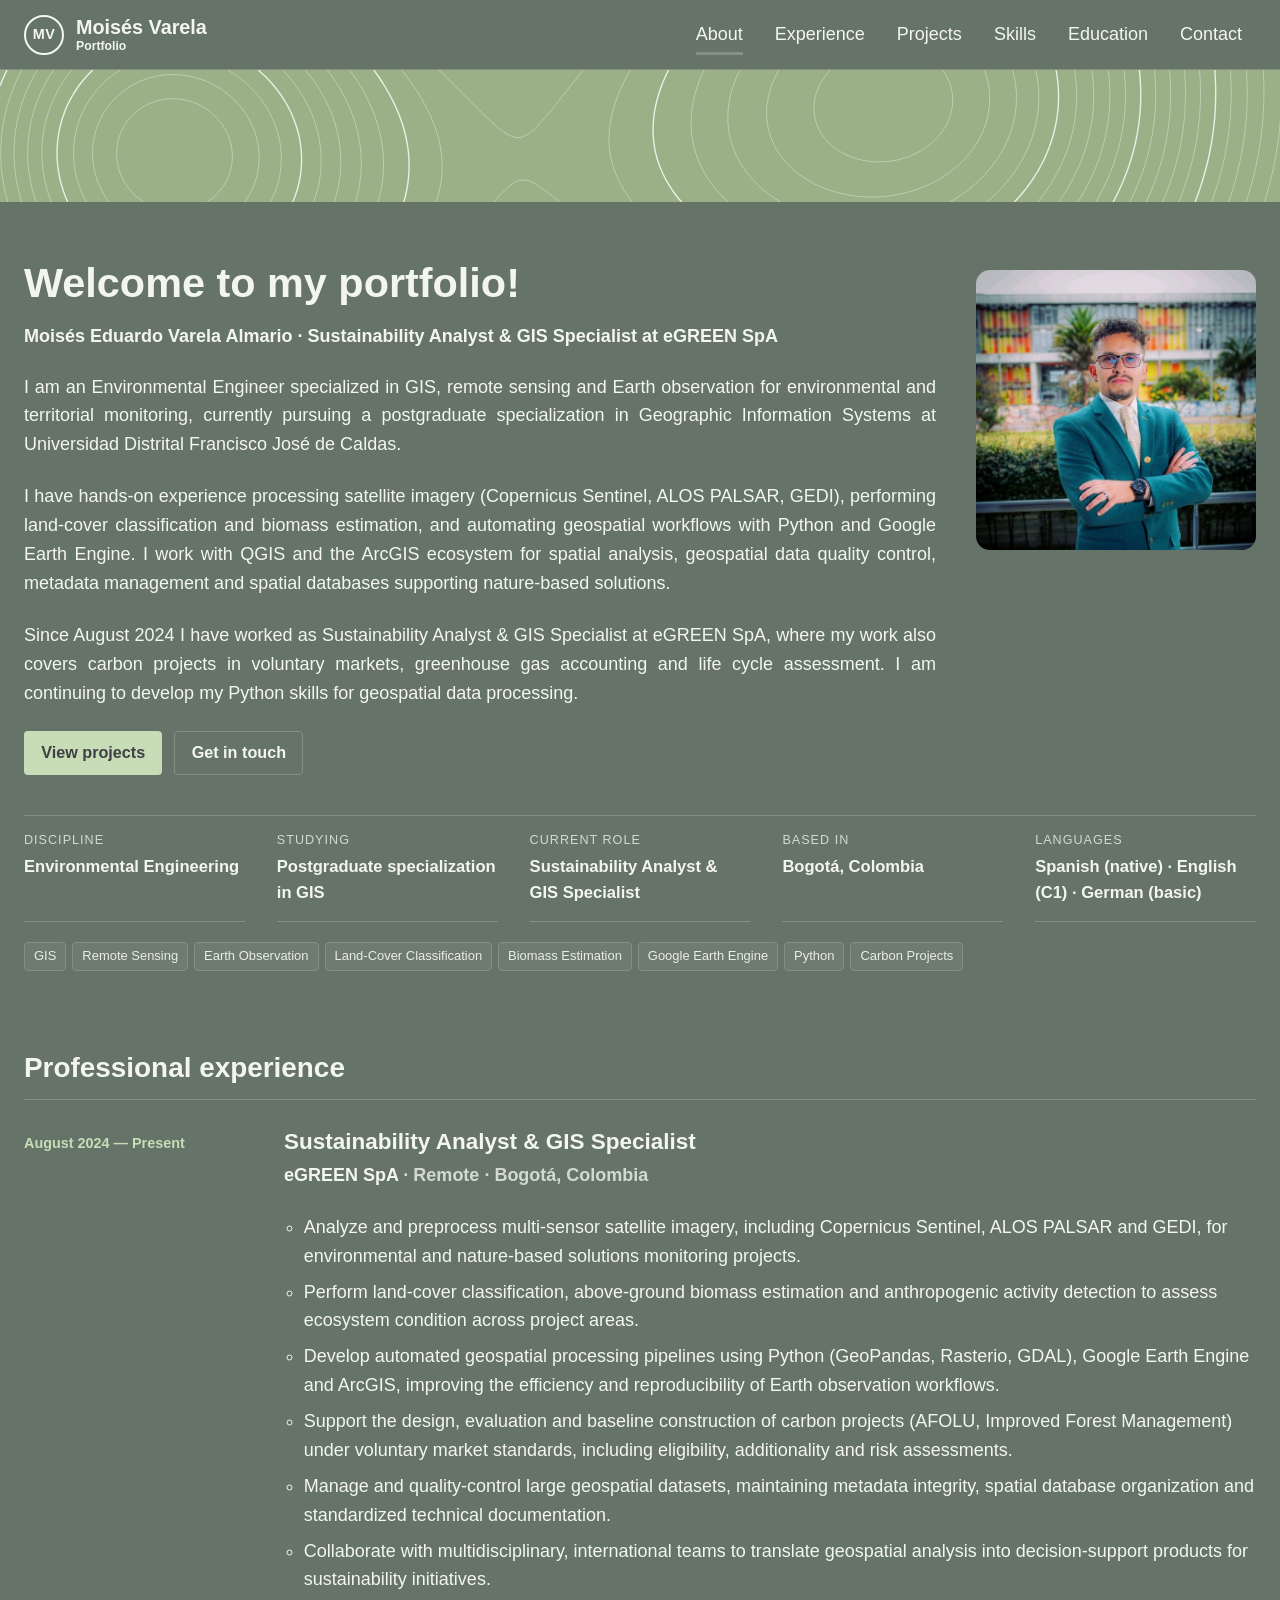
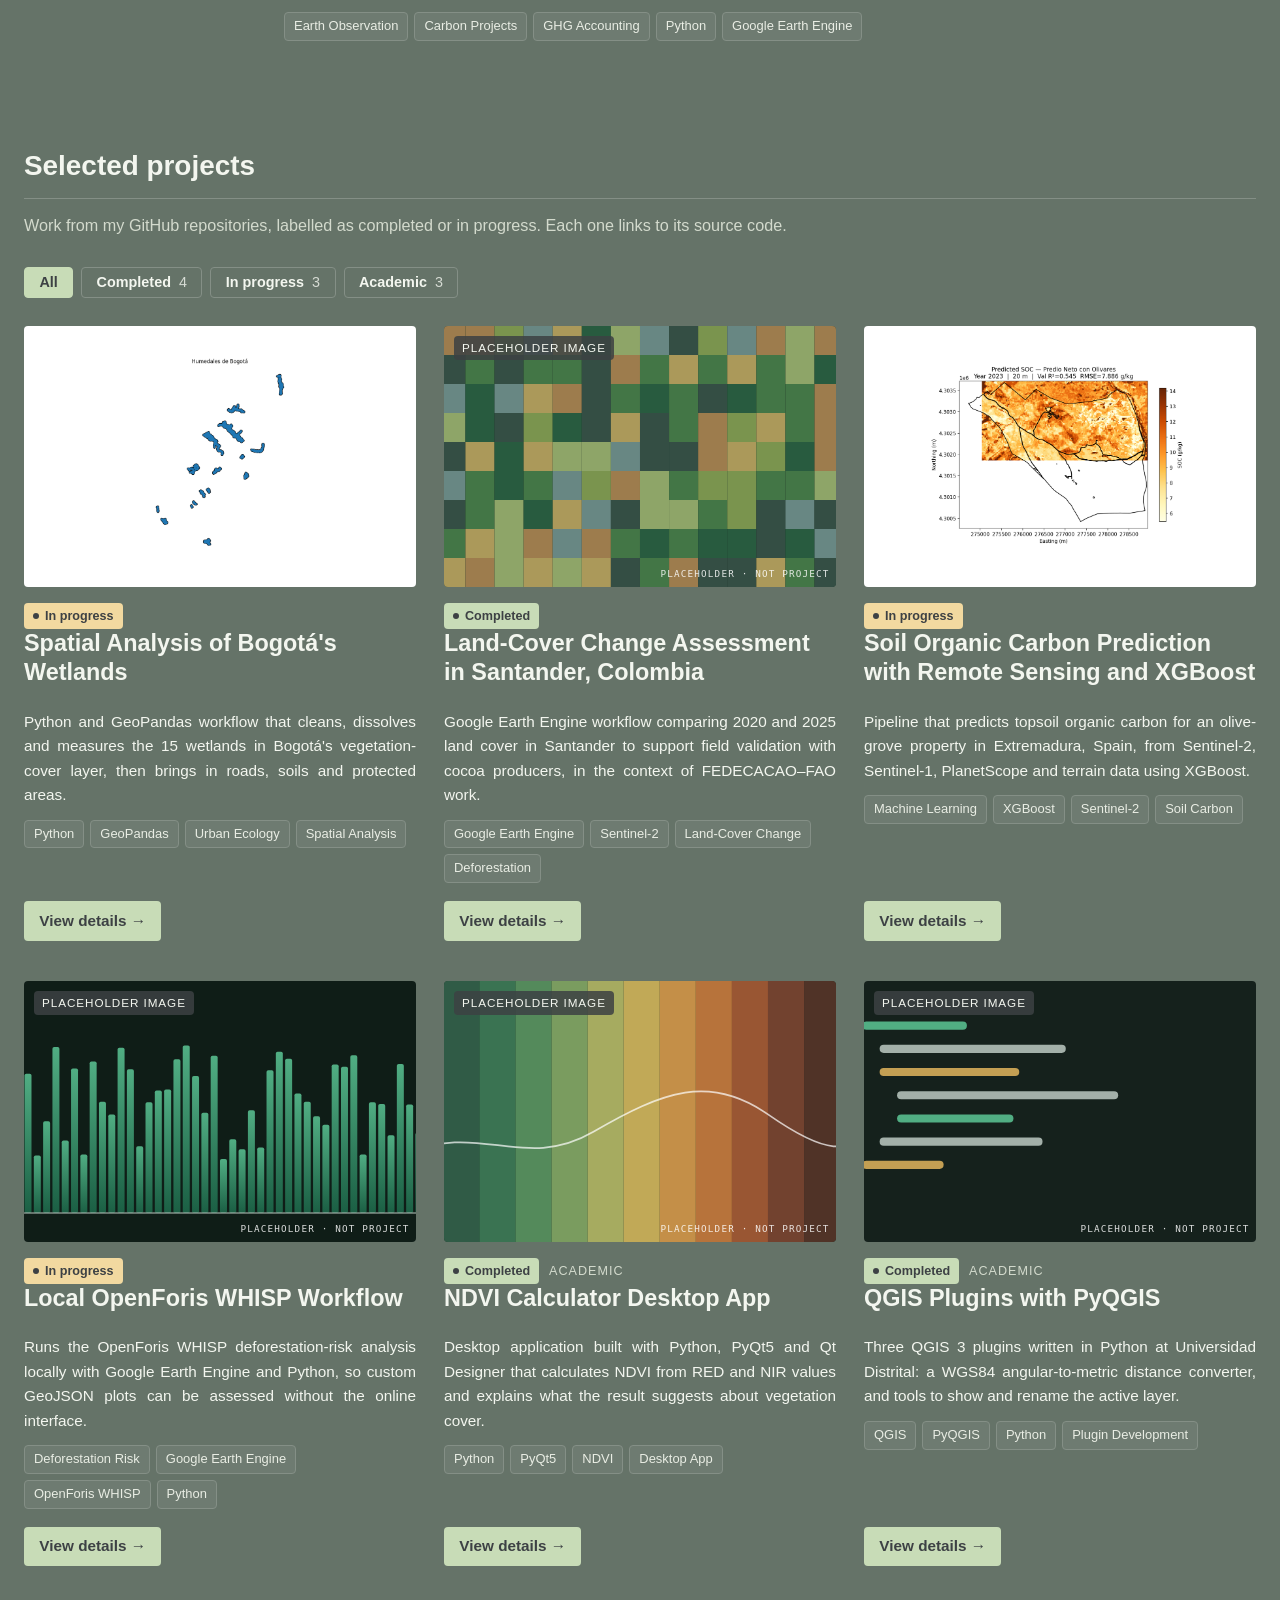
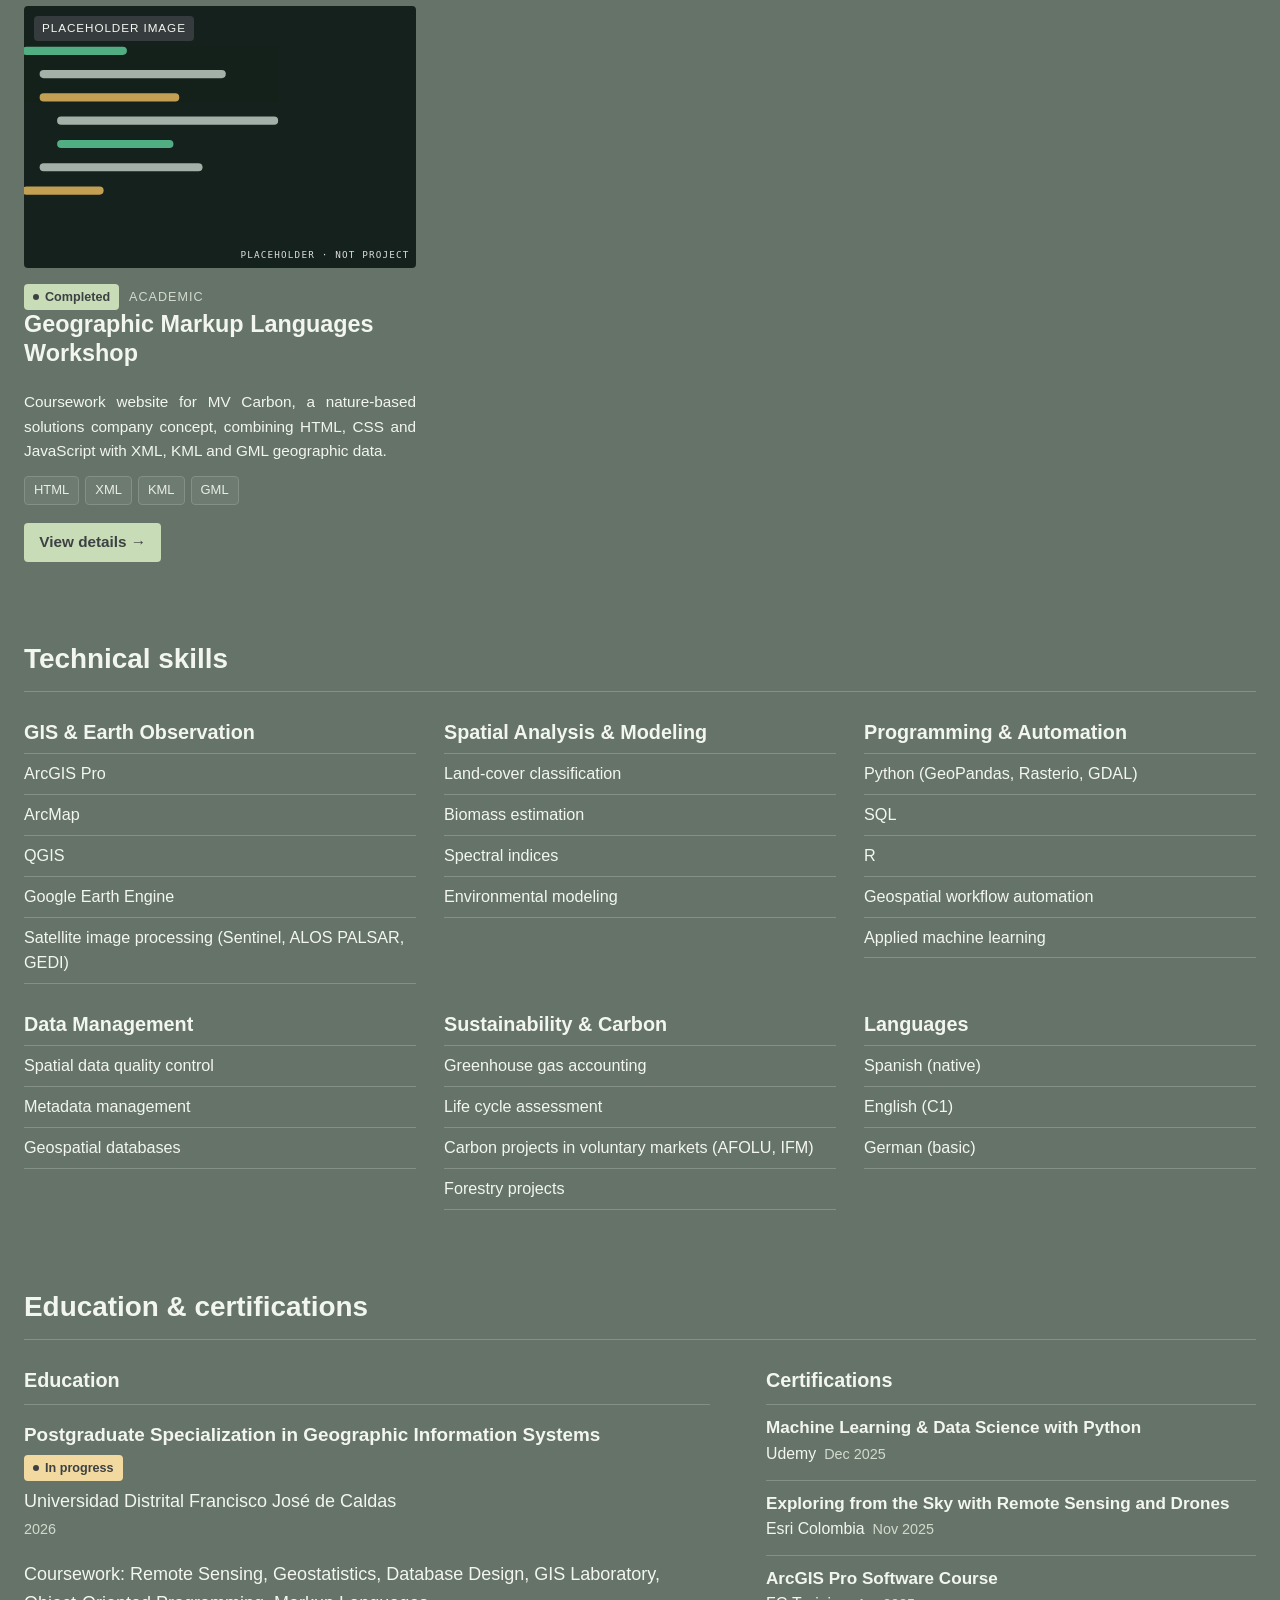
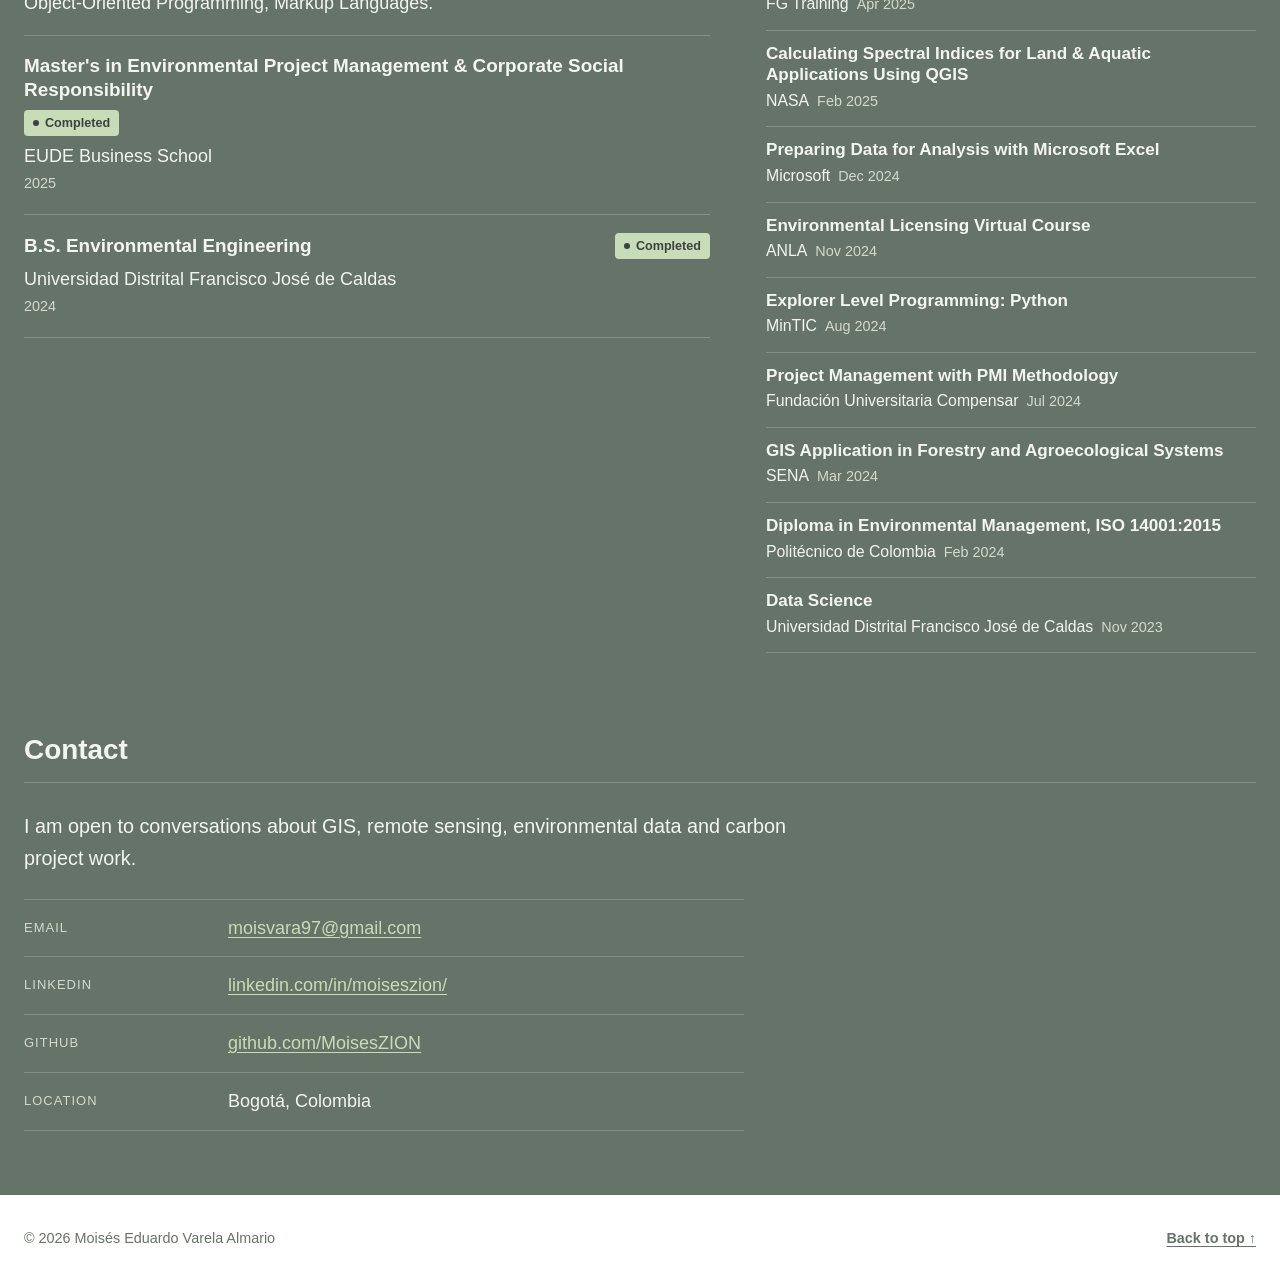
==== commit de13f260: "Restyle site after the Minimal Mistakes sage theme Sage-green palette, system fonts, masthead with s" ====
--- a/index.html
+++ b/index.html
@@ -3,7 +3,7 @@
   <head>
     <meta charset="utf-8" />
     <meta name="viewport" content="width=device-width, initial-scale=1" />
-    <title>Moisés Varela · Environmental Engineer & GIS Specialist</title>
+    <title>Loren Varela · Environmental Engineer & GIS Specialist</title>
     <meta
       name="description"
       content="Portfolio of Moisés Eduardo Varela Almario, Environmental Engineer working in GIS, remote sensing, geospatial analysis and sustainability."
@@ -11,23 +11,9 @@
     <meta property="og:title" content="Moisés Varela · Environmental Engineer & GIS Specialist" />
     <meta property="og:description" content="GIS, remote sensing, environmental data and sustainability." />
     <meta property="og:type" content="website" />
-    <meta name="theme-color" content="#f5f4ee" media="(prefers-color-scheme: light)" />
-    <meta name="theme-color" content="#0c1411" media="(prefers-color-scheme: dark)" />
+    <meta name="theme-color" content="#657368" />
     <link rel="icon" href="assets/img/favicon.svg" type="image/svg+xml" />
-    <link rel="preconnect" href="https://fonts.googleapis.com" />
-    <link rel="preconnect" href="https://fonts.gstatic.com" crossorigin />
-    <link
-      href="https://fonts.googleapis.com/css2?family=Inter:wght@400;500;600&family=JetBrains+Mono:wght@400;500&family=Space+Grotesk:wght@500;600;700&display=swap"
-      rel="stylesheet"
-    />
     <link rel="stylesheet" href="assets/css/styles.css" />
-    <script>
-      // Apply saved theme before paint to avoid a flash.
-      try {
-        var t = localStorage.getItem("theme");
-        if (t) document.documentElement.setAttribute("data-theme", t);
-      } catch (e) {}
-    </script>
   </head>
   <body>
     <a class="skip-link" href="#main">Skip to content</a>
@@ -36,7 +22,10 @@
       <div class="container header-inner">
         <a class="brand" href="#top" aria-label="Home">
           <span class="brand-mark" aria-hidden="true">MV</span>
-          <span class="brand-name">Moisés Varela</span>
+          <span class="brand-text">
+            <span class="brand-name">Moisés Varela</span>
+            <span class="brand-sub">Portfolio</span>
+          </span>
         </a>
         <button class="nav-toggle" type="button" aria-expanded="false" aria-controls="site-nav">
           <span class="sr-only">Toggle navigation</span>
@@ -51,65 +40,42 @@
             <li><a href="#education">Education</a></li>
             <li><a href="#contact">Contact</a></li>
           </ul>
-          <button class="theme-toggle" type="button" aria-label="Switch colour theme">
-            <svg viewBox="0 0 24 24" width="18" height="18" aria-hidden="true">
-              <path d="M12 3a9 9 0 1 0 9 9 7 7 0 0 1-9-9z" fill="currentColor" />
-            </svg>
-          </button>
         </nav>
       </div>
     </header>
 
     <main id="main">
-      <!-- HERO -->
-      <section class="hero" aria-labelledby="hero-title">
-        <div class="container hero-grid">
-          <div class="hero-text">
-            <p class="eyebrow mono" data-bind="profile.headline">Environmental Engineer · GIS &amp; Remote Sensing</p>
-            <h1 id="hero-title" class="hero-title" data-bind="profile.name">Moisés Eduardo Varela Almario</h1>
-            <p class="hero-role" data-bind="profile.role">Sustainability Analyst &amp; GIS Specialist at eGREEN SpA</p>
-            <p class="hero-lead" data-bind="profile.lead"></p>
-            <div class="hero-actions">
-              <a class="btn btn-primary" href="#projects">View projects</a>
-              <a class="btn btn-ghost" href="#contact">Get in touch</a>
-              <a class="btn btn-ghost" id="cv-link" hidden>Download CV</a>
+      <!-- BANNER: decorative contour pattern, procedurally generated (not real data) -->
+      <div class="banner" aria-hidden="true"><canvas id="contour-canvas"></canvas></div>
+
+      <!-- HOME / ABOUT -->
+      <section class="section home" id="about" aria-labelledby="home-title">
+        <div class="container">
+          <div class="home-content">
+            <div class="text-container">
+              <h1 id="home-title" class="home-title">Welcome to my portfolio!</h1>
+              <p class="home-role">
+                <span data-bind="profile.name">Moisés Eduardo Varela Almario</span> ·
+                <span data-bind="profile.role">Sustainability Analyst &amp; GIS Specialist at eGREEN SpA</span>
+              </p>
+              <div class="prose" id="about-text"></div>
+              <div class="hero-actions">
+                <a class="btn btn-primary" href="#projects">View projects</a>
+                <a class="btn btn-ghost" href="#contact">Get in touch</a>
+                <a class="btn btn-ghost" id="cv-link" hidden>Download CV</a>
+              </div>
             </div>
-            <ul class="keyword-line mono" id="hero-keywords" aria-label="Areas of focus"></ul>
+            <div class="image-container about-photo" id="about-photo"></div>
           </div>
-
-          <figure class="map-frame" aria-hidden="true">
-            <div class="map-frame-inner">
-              <canvas id="contour-canvas"></canvas>
-              <span class="tick tick-n mono">N</span>
-              <svg class="north-arrow" viewBox="0 0 24 40"><path d="M12 2 L20 36 L12 28 L4 36 Z" /></svg>
-              <div class="scale-bar"><span></span><span></span><span></span><span></span></div>
-            </div>
-            <figcaption class="mono">Decorative contour pattern · procedurally generated, not real data</figcaption>
-          </figure>
-        </div>
-        <a class="scroll-cue mono" href="#about">Scroll <span aria-hidden="true">↓</span></a>
-      </section>
-
-      <!-- ABOUT -->
-      <section class="section" id="about" aria-labelledby="about-title">
-        <div class="container">
-          <header class="section-head">
-            <span class="section-index mono">01</span>
-            <h2 id="about-title">About me</h2>
-          </header>
-          <div class="about-grid">
-            <div class="about-photo" id="about-photo"></div>
-            <div class="about-text prose" id="about-text"></div>
-            <dl class="facts" id="about-facts"></dl>
-          </div>
+          <dl class="facts" id="about-facts"></dl>
+          <ul class="keyword-line" id="hero-keywords" aria-label="Areas of focus"></ul>
         </div>
       </section>
 
       <!-- EXPERIENCE -->
-      <section class="section section-alt" id="experience" aria-labelledby="experience-title">
+      <section class="section" id="experience" aria-labelledby="experience-title">
         <div class="container">
           <header class="section-head">
-            <span class="section-index mono">02</span>
             <h2 id="experience-title">Professional experience</h2>
           </header>
           <ol class="timeline" id="experience-list"></ol>
@@ -120,7 +86,6 @@
       <section class="section" id="projects" aria-labelledby="projects-title">
         <div class="container">
           <header class="section-head">
-            <span class="section-index mono">03</span>
             <h2 id="projects-title">Selected projects</h2>
             <p class="section-sub">
               Work from my GitHub repositories, labelled as completed or in progress. Each one links to its
@@ -133,10 +98,9 @@
       </section>
 
       <!-- SKILLS -->
-      <section class="section section-alt" id="skills" aria-labelledby="skills-title">
+      <section class="section" id="skills" aria-labelledby="skills-title">
         <div class="container">
           <header class="section-head">
-            <span class="section-index mono">04</span>
             <h2 id="skills-title">Technical skills</h2>
           </header>
           <div class="skills-grid" id="skills-grid"></div>
@@ -147,16 +111,15 @@
       <section class="section" id="education" aria-labelledby="education-title">
         <div class="container">
           <header class="section-head">
-            <span class="section-index mono">05</span>
             <h2 id="education-title">Education &amp; certifications</h2>
           </header>
           <div class="edu-grid">
             <div>
-              <h3 class="sub-head mono">Education</h3>
+              <h3 class="sub-head">Education</h3>
               <ul class="edu-list" id="education-list"></ul>
             </div>
             <div>
-              <h3 class="sub-head mono">Certifications</h3>
+              <h3 class="sub-head">Certifications</h3>
               <ul class="edu-list" id="cert-list"></ul>
             </div>
           </div>
@@ -167,7 +130,6 @@
       <section class="section section-contact" id="contact" aria-labelledby="contact-title">
         <div class="container">
           <header class="section-head">
-            <span class="section-index mono">06</span>
             <h2 id="contact-title">Contact</h2>
           </header>
           <p class="contact-intro" id="contact-intro"></p>
--- a/assets/css/styles.css
+++ b/assets/css/styles.css
@@ -1,72 +1,29 @@
 /* ==========================================================
    Moisés Varela — Portfolio
-   Palette: paper + forest ink, ochre accent (earth tones)
+   Palette: sage green ground, off-white ink, pale green accent
    ========================================================== */
 
 :root {
-  --bg: #f5f4ee;
-  --bg-alt: #ecebe2;
-  --surface: #ffffff;
-  --ink: #13211b;
-  --ink-soft: #3d4c45;
-  --muted: #64716a;
-  --line: #d6d8cd;
-  --accent: #1d6b4c;
-  --accent-ink: #ffffff;
-  --accent-soft: #dbeadf;
-  --ochre: #b07a1f;
-  --ochre-soft: #f3e6c9;
-  --contour: rgba(29, 107, 76, 0.28);
-  --contour-major: rgba(29, 107, 76, 0.6);
-  --map-bg: #eef1e6;
-  --shadow: 0 1px 2px rgba(19, 33, 27, 0.06), 0 8px 24px rgba(19, 33, 27, 0.06);
-  --radius: 14px;
-  --font-sans: "Inter", system-ui, -apple-system, "Segoe UI", Roboto, sans-serif;
-  --font-display: "Space Grotesk", var(--font-sans);
-  --font-mono: "JetBrains Mono", ui-monospace, SFMono-Regular, Menlo, monospace;
-  --header-h: 64px;
-  color-scheme: light;
-}
-
-@media (prefers-color-scheme: dark) {
-  :root:not([data-theme="light"]) {
-    --bg: #0c1411;
-    --bg-alt: #111b17;
-    --surface: #15211c;
-    --ink: #e5ece7;
-    --ink-soft: #bccac2;
-    --muted: #8d9c94;
-    --line: #26352e;
-    --accent: #5cc796;
-    --accent-ink: #08130e;
-    --accent-soft: #173326;
-    --ochre: #e2b65d;
-    --ochre-soft: #352a14;
-    --contour: rgba(92, 199, 150, 0.22);
-    --contour-major: rgba(92, 199, 150, 0.55);
-    --map-bg: #101b16;
-    --shadow: 0 1px 2px rgba(0, 0, 0, 0.3), 0 10px 30px rgba(0, 0, 0, 0.25);
-    color-scheme: dark;
-  }
-}
-
-:root[data-theme="dark"] {
-  --bg: #0c1411;
-  --bg-alt: #111b17;
-  --surface: #15211c;
-  --ink: #e5ece7;
-  --ink-soft: #bccac2;
-  --muted: #8d9c94;
-  --line: #26352e;
-  --accent: #5cc796;
-  --accent-ink: #08130e;
-  --accent-soft: #173326;
-  --ochre: #e2b65d;
-  --ochre-soft: #352a14;
-  --contour: rgba(92, 199, 150, 0.22);
-  --contour-major: rgba(92, 199, 150, 0.55);
-  --map-bg: #101b16;
-  --shadow: 0 1px 2px rgba(0, 0, 0, 0.3), 0 10px 30px rgba(0, 0, 0, 0.25);
+  --bg: #657368;
+  --surface: rgba(255, 255, 255, 0.06);
+  --ink: #f3f6ef;
+  --ink-soft: #e9ede4;
+  --muted: #d3dacd;
+  --line: #848f86;
+  --accent: #c8dcb7;
+  --accent-ink: #3d4144;
+  --accent-soft: rgba(200, 220, 183, 0.18);
+  --hover: #e2dada;
+  --ochre: #f2d9a0;
+  --ochre-soft: rgba(242, 217, 160, 0.16);
+  --contour: rgba(243, 246, 239, 0.5);
+  --contour-major: rgba(243, 246, 239, 0.9);
+  --map-bg: #9bb086;
+  --footer-bg: #ffffff;
+  --footer-ink: #657368;
+  --radius: 4px;
+  --font-sans: -apple-system, BlinkMacSystemFont, "Roboto", "Segoe UI", "Helvetica Neue", "Lucida Grande", Arial, sans-serif;
+  --header-h: 70px;
   color-scheme: dark;
 }
 
@@ -75,7 +32,9 @@
 *::before,
 *::after { box-sizing: border-box; }
 
-html { scroll-behavior: smooth; scroll-padding-top: calc(var(--header-h) + 16px); }
+html { scroll-behavior: smooth; scroll-padding-top: calc(var(--header-h) + 16px); font-size: 16px; }
+@media (min-width: 768px) { html { font-size: 17px; } }
+@media (min-width: 1080px) { html { font-size: 18px; } }
 @media (prefers-reduced-motion: reduce) { html { scroll-behavior: auto; } }
 
 body {
@@ -84,32 +43,32 @@
   color: var(--ink);
   font-family: var(--font-sans);
   font-size: 1rem;
-  line-height: 1.65;
+  line-height: 1.6;
   -webkit-font-smoothing: antialiased;
   overflow-x: hidden;
 }
 
 img { max-width: 100%; display: block; }
 a { color: var(--accent); text-underline-offset: 3px; }
-a:hover { text-decoration-thickness: 2px; }
-h1, h2, h3, h4 { font-family: var(--font-display); line-height: 1.15; margin: 0 0 0.5em; letter-spacing: -0.01em; }
-p { margin: 0 0 1em; }
+a:hover { color: var(--hover); }
+h1, h2, h3, h4 { line-height: 1.25; margin: 0 0 0.5em; font-weight: 700; }
+p { margin: 0 0 1.3em; }
 
 :focus-visible { outline: 2px solid var(--ochre); outline-offset: 3px; border-radius: 4px; }
 
-.mono { font-family: var(--font-mono); font-size: 0.8rem; letter-spacing: 0.02em; }
+.mono { font-size: 0.8rem; }
 .muted { color: var(--muted); }
 .sr-only {
   position: absolute; width: 1px; height: 1px; padding: 0; margin: -1px;
   overflow: hidden; clip: rect(0 0 0 0); white-space: nowrap; border: 0;
 }
 
-.container { width: 100%; max-width: 1160px; margin: 0 auto; padding: 0 16px; }
-@media (min-width: 720px) { .container { padding: 0 32px; } }
+.container { width: 100%; max-width: 1280px; margin: 0 auto; padding: 0 16px; }
+@media (min-width: 720px) { .container { padding: 0 24px; } }
 
 .skip-link {
   position: absolute; left: 16px; top: -100px; z-index: 100;
-  background: var(--accent); color: var(--accent-ink); padding: 8px 14px; border-radius: 8px;
+  background: var(--accent); color: var(--accent-ink); padding: 8px 14px; border-radius: var(--radius);
 }
 .skip-link:focus { top: 12px; }
 
@@ -118,310 +77,275 @@
 /* ---------- "to be provided" marker ---------- */
 .todo {
   display: inline-block;
-  font-family: var(--font-mono);
   font-size: 0.75rem;
   color: var(--ochre);
   background: var(--ochre-soft);
   border: 1px dashed currentColor;
-  border-radius: 6px;
+  border-radius: var(--radius);
   padding: 1px 8px;
 }
 
-/* ---------- header ---------- */
+/* ---------- masthead ---------- */
 .site-header {
   position: sticky; top: 0; z-index: 50;
   height: var(--header-h);
-  background: color-mix(in srgb, var(--bg) 85%, transparent);
-  backdrop-filter: saturate(1.4) blur(10px);
-  -webkit-backdrop-filter: saturate(1.4) blur(10px);
-  border-bottom: 1px solid transparent;
-  transition: border-color 0.2s;
-}
-.site-header.is-scrolled { border-bottom-color: var(--line); }
+  background: var(--bg);
+  border-bottom: 1px solid var(--line);
+}
 .header-inner { height: 100%; display: flex; align-items: center; justify-content: space-between; gap: 16px; }
 
-.brand { display: flex; align-items: center; gap: 10px; color: var(--ink); text-decoration: none; font-family: var(--font-display); font-weight: 600; }
+.brand { display: flex; align-items: center; gap: 12px; color: var(--ink); text-decoration: none; line-height: 1.15; }
+.brand:hover { color: var(--hover); }
 .brand-mark {
-  display: grid; place-items: center; width: 34px; height: 34px; border-radius: 9px;
-  background: var(--accent); color: var(--accent-ink); font-size: 0.85rem; letter-spacing: 0.04em;
-}
-
-.site-nav { display: flex; align-items: center; gap: 8px; }
-.site-nav ul { display: flex; gap: 2px; list-style: none; margin: 0; padding: 0; }
+  display: grid; place-items: center; width: 40px; height: 40px; border-radius: 50%;
+  border: 2px solid currentColor; font-weight: 700; font-size: 0.8rem; letter-spacing: 0.04em;
+}
+.brand-text { display: flex; flex-direction: column; }
+.brand-name { font-weight: 700; font-size: 1.1rem; }
+.brand-sub { font-weight: 700; font-size: 0.68rem; }
+
+.site-nav { display: flex; align-items: center; }
+.site-nav ul { display: flex; gap: 4px; list-style: none; margin: 0; padding: 0; }
 .site-nav a {
-  display: block; padding: 6px 12px; border-radius: 999px;
-  color: var(--ink-soft); text-decoration: none; font-size: 0.92rem; font-weight: 500;
-}
-.site-nav a:hover { color: var(--ink); background: var(--bg-alt); }
-.site-nav a[aria-current="true"] { color: var(--accent); background: var(--accent-soft); }
-
-.theme-toggle {
-  display: grid; place-items: center; width: 36px; height: 36px; margin-left: 6px;
-  border: 1px solid var(--line); border-radius: 999px; background: transparent; color: var(--ink-soft); cursor: pointer;
-}
-.theme-toggle:hover { color: var(--ink); border-color: var(--muted); }
+  position: relative; display: block; padding: 8px 14px;
+  color: var(--ink); text-decoration: none; font-size: 1rem;
+}
+.site-nav a::after {
+  content: ""; position: absolute; left: 14px; right: 14px; bottom: 2px; height: 3px;
+  background: var(--line); transform: scaleX(0); transition: transform 0.2s ease-in-out;
+}
+.site-nav a:hover { color: var(--hover); }
+.site-nav a:hover::after, .site-nav a[aria-current="true"]::after { transform: scaleX(1); }
 
 .nav-toggle { display: none; }
 
-@media (max-width: 860px) {
+@media (max-width: 900px) {
   .nav-toggle {
-    display: grid; place-items: center; width: 42px; height: 42px;
-    background: transparent; border: 1px solid var(--line); border-radius: 10px; cursor: pointer; color: var(--ink);
+    display: grid; place-items: center; width: 44px; height: 44px;
+    background: transparent; border: 0; cursor: pointer; color: var(--accent);
   }
   .nav-toggle-bar, .nav-toggle-bar::before, .nav-toggle-bar::after {
-    display: block; width: 18px; height: 2px; background: currentColor; border-radius: 2px; position: relative; transition: transform 0.2s;
+    display: block; width: 24px; height: 4px; background: currentColor; position: relative; transition: transform 0.2s;
   }
   .nav-toggle-bar::before, .nav-toggle-bar::after { content: ""; position: absolute; left: 0; }
-  .nav-toggle-bar::before { top: -6px; }
-  .nav-toggle-bar::after { top: 6px; }
+  .nav-toggle-bar::before { top: -8px; }
+  .nav-toggle-bar::after { top: 8px; }
   .nav-toggle[aria-expanded="true"] .nav-toggle-bar { background: transparent; }
-  .nav-toggle[aria-expanded="true"] .nav-toggle-bar::before { transform: translateY(6px) rotate(45deg); }
-  .nav-toggle[aria-expanded="true"] .nav-toggle-bar::after { transform: translateY(-6px) rotate(-45deg); }
+  .nav-toggle[aria-expanded="true"] .nav-toggle-bar::before { transform: translateY(8px) rotate(45deg); }
+  .nav-toggle[aria-expanded="true"] .nav-toggle-bar::after { transform: translateY(-8px) rotate(-45deg); }
 
   .site-nav {
     position: absolute; top: var(--header-h); left: 0; right: 0;
-    flex-direction: column; align-items: stretch; gap: 8px;
-    padding: 12px 16px 20px; background: var(--bg); border-bottom: 1px solid var(--line);
+    flex-direction: column; align-items: stretch;
+    padding: 8px 16px 16px; background: var(--bg); border-bottom: 1px solid var(--line);
     display: none;
   }
   .site-nav.is-open { display: flex; }
-  .site-nav ul { flex-direction: column; }
-  .site-nav a { padding: 10px 12px; border-radius: 10px; font-size: 1rem; }
-  .theme-toggle { margin: 4px 0 0 12px; }
+  .site-nav ul { flex-direction: column; gap: 0; }
+  .site-nav a { padding: 12px 4px; border-bottom: 1px solid var(--line); }
+  .site-nav li:last-child a { border-bottom: 0; }
+  .site-nav a::after { display: none; }
 }
 
 /* ---------- buttons ---------- */
 .btn {
-  display: inline-flex; align-items: center; gap: 8px;
-  padding: 11px 20px; border-radius: 999px; font-weight: 600; font-size: 0.95rem;
-  text-decoration: none; border: 1px solid transparent; transition: transform 0.15s, background 0.15s, border-color 0.15s;
-}
-.btn:hover { transform: translateY(-1px); }
+  display: inline-block; padding: 0.5em 1em; border-radius: var(--radius);
+  font-weight: 700; font-size: 0.9rem; text-decoration: none; text-align: center;
+  border: 1px solid transparent; cursor: pointer;
+}
 .btn-primary { background: var(--accent); color: var(--accent-ink); }
-.btn-ghost { color: var(--ink); border-color: var(--line); background: var(--surface); }
-.btn-ghost:hover { border-color: var(--ink-soft); }
-
-/* ---------- hero ---------- */
-.hero { position: relative; padding: 56px 0 72px; }
-.hero-grid { display: grid; gap: 40px; align-items: center; }
-@media (min-width: 960px) {
-  .hero { padding: 88px 0 104px; min-height: calc(100vh - var(--header-h)); display: flex; align-items: center; }
-  .hero-grid { grid-template-columns: 1.1fr 0.9fr; gap: 56px; }
-}
-
-.eyebrow { color: var(--accent); text-transform: uppercase; letter-spacing: 0.12em; margin-bottom: 18px; }
-.hero-title { font-size: clamp(2.3rem, 6vw, 4.1rem); font-weight: 700; letter-spacing: -0.03em; margin-bottom: 14px; }
-.hero-role { font-family: var(--font-display); font-size: clamp(1.05rem, 2vw, 1.3rem); color: var(--ink-soft); margin-bottom: 18px; }
-.hero-lead { font-size: 1.06rem; color: var(--ink-soft); max-width: 40em; }
-.hero-actions { display: flex; flex-wrap: wrap; gap: 12px; margin: 28px 0 32px; }
-
-.keyword-line { list-style: none; padding: 0; margin: 0; display: flex; flex-wrap: wrap; color: var(--muted); }
-.keyword-line li { padding: 2px 0; }
-.keyword-line li:not(:last-child)::after { content: "|"; margin: 0 10px; color: var(--line); }
-
-/* the "map" frame with contour canvas */
-.map-frame { margin: 0; }
-.map-frame-inner {
-  position: relative; aspect-ratio: 4 / 3.4; border-radius: var(--radius); overflow: hidden;
-  background: var(--map-bg); border: 1px solid var(--line); box-shadow: var(--shadow);
-  background-image:
-    linear-gradient(var(--line) 1px, transparent 1px),
-    linear-gradient(90deg, var(--line) 1px, transparent 1px);
-  background-size: 25% 25%;
-  background-position: -1px -1px;
-}
-.map-frame-inner::after {
-  content: ""; position: absolute; inset: 10px; border: 1px solid var(--line); border-radius: 8px; pointer-events: none;
-}
+.btn-primary:hover { background: #b4c6a5; color: var(--accent-ink); }
+.btn-ghost { color: var(--ink); border-color: var(--line); background: transparent; }
+.btn-ghost:hover { border-color: var(--ink); color: var(--ink); }
+
+/* ---------- map banner (decorative contour canvas) ---------- */
+.banner { position: relative; height: 96px; background: var(--map-bg); overflow: hidden; }
+@media (min-width: 768px) { .banner { height: 132px; } }
 #contour-canvas { position: absolute; inset: 0; width: 100%; height: 100%; }
-.north-arrow { position: absolute; top: 34px; right: 24px; width: 14px; height: 24px; fill: var(--ink-soft); }
-.tick-n { position: absolute; top: 16px; right: 26px; color: var(--ink-soft); font-size: 0.7rem; }
-.scale-bar { position: absolute; left: 24px; bottom: 22px; display: flex; height: 6px; border: 1px solid var(--ink-soft); }
-.scale-bar span { width: 22px; }
-.scale-bar span:nth-child(odd) { background: var(--ink-soft); }
-.map-frame figcaption { margin-top: 10px; color: var(--muted); font-size: 0.72rem; text-align: right; }
-
-.scroll-cue {
-  display: none; position: absolute; left: 50%; bottom: 24px; transform: translateX(-50%);
-  color: var(--muted); text-decoration: none; text-transform: uppercase; letter-spacing: 0.15em; font-size: 0.7rem;
-}
-@media (min-width: 960px) { .scroll-cue { display: block; } }
 
 /* ---------- sections ---------- */
-.section { padding: 80px 0; }
-@media (min-width: 960px) { .section { padding: 112px 0; } }
-.section-alt { background: var(--bg-alt); }
-
-.section-head { margin-bottom: 40px; max-width: 720px; }
-.section-head h2 { font-size: clamp(1.8rem, 3.6vw, 2.6rem); font-weight: 700; margin: 0; }
-.section-index { display: inline-flex; align-items: center; gap: 10px; color: var(--accent); margin-bottom: 10px; }
-.section-index::after { content: ""; width: 40px; height: 1px; background: currentColor; }
-.section-sub { color: var(--muted); margin-top: 12px; }
+.section { padding: 40px 0; }
+.section-head { margin-bottom: 28px; }
+.section-head h2 {
+  font-size: 1.55rem; margin: 0; padding-bottom: 0.5em; border-bottom: 1px solid var(--line);
+}
+.section-sub { color: var(--muted); margin: 14px 0 0; font-size: 0.9rem; }
 
 .reveal { opacity: 0; transform: translateY(16px); transition: opacity 0.6s ease, transform 0.6s ease; }
 .reveal.is-visible { opacity: 1; transform: none; }
 
-/* ---------- about ---------- */
-.about-grid { display: grid; gap: 32px; }
-@media (min-width: 900px) {
-  .about-grid { grid-template-columns: 220px 1fr 280px; gap: 48px; align-items: start; }
-}
-.about-photo img, .initials {
-  width: 100%; max-width: 220px; aspect-ratio: 1; border-radius: var(--radius); object-fit: cover;
-}
+/* ---------- home: welcome text beside the portrait ---------- */
+.home { padding-top: 56px; }
+.home-content { display: flex; align-items: flex-start; justify-content: space-between; gap: 40px; }
+.text-container { flex: 1; min-width: 0; }
+.home-title { font-size: clamp(1.8rem, 4vw, 2.3rem); margin-bottom: 0.3em; }
+.home-role { font-weight: 700; margin-bottom: 1.2em; }
+.prose p { text-align: justify; hyphens: auto; }
+.hero-actions { display: flex; flex-wrap: wrap; gap: 12px; margin: 4px 0 0; }
+
+.image-container { width: 280px; flex-shrink: 0; margin-top: 12px; }
+.about-photo img, .initials { width: 100%; aspect-ratio: 1; border-radius: 5%; object-fit: cover; }
 .initials {
   display: grid; place-items: center; background: var(--accent-soft); color: var(--accent);
-  font-family: var(--font-display); font-weight: 700; font-size: 4rem; letter-spacing: -0.02em;
-  border: 1px solid var(--line);
-}
-.prose p { font-size: 1.05rem; color: var(--ink-soft); }
-.prose p:first-child { color: var(--ink); font-size: 1.15rem; }
-
-.facts { margin: 0; display: grid; gap: 0; border-top: 1px solid var(--line); }
+  font-weight: 700; font-size: 4rem; border: 1px solid var(--line);
+}
+
+@media (max-width: 768px) {
+  .home { padding-top: 36px; }
+  .home-content { flex-direction: column; align-items: center; gap: 24px; }
+  .image-container { order: -1; width: 200px; margin-top: 0; }
+  .text-container { width: 100%; }
+  .initials { font-size: 2.8rem; }
+}
+
+.facts {
+  margin: 40px 0 0; display: grid; gap: 0 32px; border-top: 1px solid var(--line);
+  grid-template-columns: repeat(auto-fit, minmax(210px, 1fr));
+}
 .fact { padding: 14px 0; border-bottom: 1px solid var(--line); }
-.fact dt { color: var(--muted); text-transform: uppercase; font-size: 0.7rem; letter-spacing: 0.1em; }
-.fact dd { margin: 4px 0 0; font-weight: 500; }
+.fact dt { color: var(--muted); text-transform: uppercase; font-size: 0.7rem; letter-spacing: 0.08em; }
+.fact dd { margin: 4px 0 0; font-weight: 700; font-size: 0.92rem; }
+
+.keyword-line { list-style: none; padding: 0; margin: 20px 0 0; display: flex; flex-wrap: wrap; gap: 6px; }
+.keyword-line li, .tag-list li {
+  font-size: 0.72rem; padding: 3px 9px; border-radius: var(--radius);
+  background: var(--surface); color: var(--ink-soft); border: 1px solid var(--line);
+}
 
 /* ---------- experience timeline ---------- */
 .timeline { list-style: none; margin: 0; padding: 0; }
-.timeline-item {
-  display: grid; gap: 8px 40px; padding: 28px 0; border-top: 1px solid var(--line);
-}
-.timeline-item:last-child { border-bottom: 1px solid var(--line); }
+.timeline-item { display: grid; gap: 8px 40px; padding: 0 0 28px; }
+.timeline-item + .timeline-item { padding-top: 28px; border-top: 1px solid var(--line); }
 @media (min-width: 760px) { .timeline-item { grid-template-columns: 220px 1fr; } }
-.timeline-period { color: var(--accent); padding-top: 4px; }
-.timeline-body h3 { font-size: 1.35rem; margin-bottom: 4px; }
-.timeline-org { font-weight: 500; color: var(--ink-soft); }
-.highlights { padding-left: 1.1em; color: var(--ink-soft); }
+.timeline-period { color: var(--accent); font-weight: 700; padding-top: 4px; }
+.timeline-body h3 { font-size: 1.25rem; margin-bottom: 4px; }
+.timeline-org { font-weight: 700; }
+.highlights { padding-left: 1.1em; margin: 0 0 1em; }
+.highlights li { margin-bottom: 0.4em; }
 
 /* ---------- tags & badges ---------- */
 .tag-list { list-style: none; display: flex; flex-wrap: wrap; gap: 6px; padding: 0; margin: 12px 0 0; }
-.tag-list li {
-  font-family: var(--font-mono); font-size: 0.72rem; padding: 3px 9px; border-radius: 999px;
-  background: var(--bg-alt); color: var(--ink-soft); border: 1px solid var(--line);
-}
-.section-alt .tag-list li { background: var(--surface); }
 
 .badge {
   display: inline-flex; align-items: center; gap: 6px;
-  font-family: var(--font-mono); font-size: 0.7rem; font-weight: 500; letter-spacing: 0.03em;
-  padding: 3px 9px; border-radius: 999px; white-space: nowrap;
+  font-size: 0.7rem; font-weight: 700; padding: 3px 9px; border-radius: var(--radius); white-space: nowrap;
 }
 .badge::before { content: ""; width: 6px; height: 6px; border-radius: 50%; background: currentColor; }
-.status-completed { color: var(--accent); background: var(--accent-soft); }
-.status-progress { color: var(--ochre); background: var(--ochre-soft); }
-.status-draft { color: var(--muted); background: var(--bg-alt); border: 1px dashed var(--line); }
+.status-completed { color: var(--accent-ink); background: var(--accent); }
+.status-progress { color: var(--accent-ink); background: var(--ochre); }
+.status-draft { color: var(--muted); border: 1px dashed var(--line); }
 .type-label { color: var(--muted); text-transform: uppercase; font-size: 0.7rem; letter-spacing: 0.08em; }
 
-/* ---------- projects ---------- */
+/* ---------- projects: three-column feature rows ---------- */
 .filters { display: flex; flex-wrap: wrap; gap: 8px; margin-bottom: 28px; }
 .chip {
-  font: 500 0.88rem var(--font-sans); padding: 7px 14px; border-radius: 999px; cursor: pointer;
-  background: var(--surface); color: var(--ink-soft); border: 1px solid var(--line);
-}
-.chip:hover { border-color: var(--ink-soft); }
-.chip[aria-pressed="true"] { background: var(--ink); color: var(--bg); border-color: var(--ink); }
-.chip-count { font-family: var(--font-mono); font-size: 0.75rem; opacity: 0.7; margin-left: 4px; }
-
-.project-grid { display: grid; gap: 24px; }
-@media (min-width: 680px) { .project-grid { grid-template-columns: repeat(2, 1fr); } }
-@media (min-width: 1080px) { .project-grid { grid-template-columns: repeat(2, 1fr); gap: 28px; } }
-
-.project-card {
-  background: var(--surface); border: 1px solid var(--line); border-radius: var(--radius);
-  overflow: hidden; transition: transform 0.2s, box-shadow 0.2s, border-color 0.2s;
-}
-.project-card:hover { transform: translateY(-3px); box-shadow: var(--shadow); border-color: color-mix(in srgb, var(--accent) 40%, var(--line)); }
+  font: 700 0.8rem var(--font-sans); padding: 0.45em 1em; border-radius: var(--radius); cursor: pointer;
+  background: transparent; color: var(--ink); border: 1px solid var(--line);
+}
+.chip:hover { border-color: var(--ink); }
+.chip[aria-pressed="true"] { background: var(--accent); color: var(--accent-ink); border-color: var(--accent); }
+.chip-count { font-weight: 400; opacity: 0.8; margin-left: 4px; }
+
+.project-grid { display: grid; gap: 40px 28px; }
+@media (min-width: 640px) { .project-grid { grid-template-columns: repeat(2, 1fr); } }
+@media (min-width: 1000px) { .project-grid { grid-template-columns: repeat(3, 1fr); } }
+
 .project-card-link { display: flex; flex-direction: column; height: 100%; color: inherit; text-decoration: none; }
-.project-card-body { padding: 20px 22px 24px; display: flex; flex-direction: column; flex: 1; }
-.project-card h3 { font-size: 1.3rem; margin: 12px 0 8px; }
-.project-card p { color: var(--ink-soft); font-size: 0.95rem; margin: 0; }
+.project-card-link:hover { color: inherit; }
+.project-card-body { display: flex; flex-direction: column; flex: 1; padding-top: 16px; }
+.project-card h3 { font-size: 1.3rem; margin: 0 0 10px; }
+.project-card-link:hover h3 { text-decoration: underline; }
+.project-card p { font-size: 0.85rem; text-align: justify; hyphens: auto; margin: 12px 0 0; }
 .project-meta { display: flex; flex-wrap: wrap; align-items: center; gap: 10px; }
-.card-cta { margin-top: auto; padding-top: 18px; color: var(--accent); font-weight: 500; }
-.project-card:hover .card-cta span { display: inline-block; transform: translateX(3px); transition: transform 0.2s; }
-
-.media { position: relative; margin: 0; background: var(--bg-alt); }
+.card-cta {
+  align-self: flex-start; margin-top: 18px; padding: 0.5em 1em; border-radius: var(--radius);
+  background: var(--accent); color: var(--accent-ink); font-weight: 700; font-size: 0.85rem;
+}
+.project-card-body .tag-list { margin-bottom: auto; }
+.project-card-link:hover .card-cta { background: #b4c6a5; }
+
+.media { position: relative; margin: 0; background: var(--surface); }
 .media img { width: 100%; height: 100%; object-fit: cover; }
-.card-media { aspect-ratio: 16 / 9; border-bottom: 1px solid var(--line); overflow: hidden; }
-.card-media img { transition: transform 0.4s ease; }
-.project-card:hover .card-media img { transform: scale(1.03); }
+.card-media { aspect-ratio: 3 / 2; border-radius: var(--radius); overflow: hidden; }
+.card-media:not(.is-placeholder), .detail-hero:not(.is-placeholder), .gallery .media:not(.is-placeholder) { background: #ffffff; }
+.card-media:not(.is-placeholder) img, .detail-hero:not(.is-placeholder) img { object-fit: contain; }
 .placeholder-tag {
   position: absolute; top: 10px; left: 10px; font-size: 0.65rem; text-transform: uppercase; letter-spacing: 0.08em;
-  background: color-mix(in srgb, var(--bg) 88%, transparent); color: var(--ink-soft);
-  padding: 3px 8px; border-radius: 6px; border: 1px dashed var(--line);
-}
-.media figcaption { padding: 10px 12px; font-size: 0.85rem; color: var(--muted); }
+  background: rgba(61, 65, 68, 0.85); color: var(--ink); padding: 3px 8px; border-radius: var(--radius);
+}
+.media figcaption { padding: 10px 12px; font-size: 0.8rem; color: var(--muted); background: var(--surface); }
 
 /* ---------- skills ---------- */
-.skills-grid { display: grid; gap: 20px; }
+.skills-grid { display: grid; gap: 28px; }
 @media (min-width: 640px) { .skills-grid { grid-template-columns: repeat(2, 1fr); } }
 @media (min-width: 1000px) { .skills-grid { grid-template-columns: repeat(3, 1fr); } }
-.skill-group {
-  background: var(--surface); border: 1px solid var(--line); border-radius: var(--radius); padding: 22px 24px;
-}
-.skill-group h3 { font-size: 1.1rem; display: flex; align-items: baseline; gap: 10px; margin-bottom: 14px; }
-.skill-index { color: var(--accent); font-size: 0.72rem; }
-.skill-group ul { list-style: none; margin: 0; padding: 0; }
-.skill-group li { padding: 7px 0; border-top: 1px solid var(--line); color: var(--ink-soft); font-size: 0.95rem; }
-.skill-group li:first-child { border-top: 0; }
+.skill-group h3 { font-size: 1.1rem; display: flex; align-items: baseline; gap: 10px; margin-bottom: 8px; }
+.skill-index { display: none; }
+.skill-group ul { list-style: none; margin: 0; padding: 0; border-top: 1px solid var(--line); }
+.skill-group li { padding: 7px 0; border-bottom: 1px solid var(--line); font-size: 0.9rem; }
 
 /* ---------- education ---------- */
 .edu-grid { display: grid; gap: 40px; }
 @media (min-width: 860px) { .edu-grid { grid-template-columns: 1.4fr 1fr; gap: 56px; } }
-.sub-head { text-transform: uppercase; letter-spacing: 0.12em; color: var(--muted); font-weight: 500; margin-bottom: 16px; }
+.sub-head { font-size: 1.1rem; margin-bottom: 12px; }
 .edu-list { list-style: none; margin: 0; padding: 0; }
-.edu-item { padding: 20px 0; border-top: 1px solid var(--line); }
+.edu-item { padding: 18px 0; border-top: 1px solid var(--line); }
 .edu-item:last-child { border-bottom: 1px solid var(--line); }
 .edu-top { display: flex; flex-wrap: wrap; align-items: center; justify-content: space-between; gap: 8px 16px; }
-.edu-item h4 { font-size: 1.15rem; margin: 0; }
-.edu-inst { margin: 6px 0 2px; color: var(--ink-soft); }
+.edu-item h4 { font-size: 1.05rem; margin: 0; }
+.edu-inst { margin: 6px 0 2px; }
 .edu-item p:last-child { margin-bottom: 0; }
+.cert-item { padding: 12px 0; }
+.cert-item h4 { font-size: 0.95rem; }
+.cert-item .edu-inst { display: inline; margin: 0; font-size: 0.88rem; }
+.cert-item .edu-inst + .mono { display: inline; margin: 0 0 0 8px; }
 
 /* ---------- contact ---------- */
-.section-contact { background: var(--bg-alt); }
-.contact-intro { font-family: var(--font-display); font-size: clamp(1.3rem, 2.6vw, 1.8rem); max-width: 28em; line-height: 1.3; margin-bottom: 32px; }
+.section-contact { padding-bottom: 64px; }
+.contact-intro { font-size: 1.1rem; max-width: 40em; margin-bottom: 24px; }
 .contact-list { list-style: none; margin: 0; padding: 0; display: grid; gap: 0; max-width: 720px; }
-.contact-list li { display: grid; gap: 4px; padding: 16px 0; border-top: 1px solid var(--line); font-size: 1.05rem; }
+.contact-list li { display: grid; gap: 4px; padding: 14px 0; border-top: 1px solid var(--line); overflow-wrap: anywhere; }
 .contact-list li:last-child { border-bottom: 1px solid var(--line); }
 @media (min-width: 640px) { .contact-list li { grid-template-columns: 200px 1fr; align-items: center; } }
-.contact-label { color: var(--muted); text-transform: uppercase; font-size: 0.72rem; letter-spacing: 0.1em; }
+.contact-label { color: var(--muted); text-transform: uppercase; font-size: 0.72rem; letter-spacing: 0.08em; }
+.contact-list .todo, .facts .todo { justify-self: start; }
 
 /* ---------- footer ---------- */
-.site-footer { border-top: 1px solid var(--line); padding: 28px 0; color: var(--muted); font-size: 0.9rem; }
+.site-footer { background: var(--footer-bg); color: var(--footer-ink); padding: 32px 0; font-size: 0.8rem; }
 .footer-inner { display: flex; flex-wrap: wrap; justify-content: space-between; gap: 12px; }
 .footer-inner p { margin: 0; }
-.site-footer a { color: var(--muted); text-decoration: none; }
-.site-footer a:hover { color: var(--ink); }
+.site-footer a { color: var(--footer-ink); font-weight: 700; }
+.site-footer a:hover { color: var(--accent-ink); }
 
 /* ---------- project detail page ---------- */
-.project-page { padding: 40px 0 88px; }
+.project-page { padding: 40px 0 72px; }
 .breadcrumb { color: var(--muted); margin-bottom: 28px; }
-.breadcrumb a { color: var(--muted); }
-.detail-head { max-width: 820px; margin-bottom: 24px; }
-.detail-head h1 { font-size: clamp(2rem, 5vw, 3.2rem); font-weight: 700; margin: 16px 0 12px; letter-spacing: -0.02em; }
-.detail-lead { font-size: 1.15rem; color: var(--ink-soft); }
+.breadcrumb a { color: var(--accent); }
+.detail-head { max-width: 860px; margin-bottom: 24px; }
+.detail-head h1 { font-size: clamp(1.8rem, 4.5vw, 2.6rem); margin: 16px 0 12px; }
+.detail-lead { font-size: 1.1rem; }
 
 .notice {
-  max-width: 820px; padding: 14px 18px; border-radius: 10px; margin-bottom: 28px;
-  background: var(--bg-alt); border: 1px dashed var(--muted); color: var(--ink-soft); font-size: 0.95rem;
+  max-width: 860px; padding: 14px 18px; border-radius: var(--radius); margin-bottom: 28px;
+  background: var(--surface); border: 1px dashed var(--line); font-size: 0.9rem;
 }
 .notice-progress { background: var(--ochre-soft); border-color: var(--ochre); }
 
-.detail-hero { aspect-ratio: 21 / 9; border-radius: var(--radius); overflow: hidden; border: 1px solid var(--line); margin-bottom: 48px; }
+.detail-hero { aspect-ratio: 21 / 9; border-radius: var(--radius); overflow: hidden; margin-bottom: 48px; }
 
 .detail-grid { display: grid; gap: 40px; }
 @media (min-width: 900px) { .detail-grid { grid-template-columns: 1fr 280px; gap: 64px; } }
 .detail-section { margin-bottom: 36px; }
-.detail-section h2 { font-size: 1.4rem; padding-bottom: 10px; border-bottom: 1px solid var(--line); margin-bottom: 14px; }
-.detail-section p { color: var(--ink-soft); }
+.detail-section h2 { font-size: 1.4rem; padding-bottom: 0.5em; border-bottom: 1px solid var(--line); margin-bottom: 14px; }
+.detail-section p { text-align: justify; hyphens: auto; }
 .gallery { display: grid; gap: 16px; }
 @media (min-width: 640px) { .gallery { grid-template-columns: repeat(2, 1fr); } }
-.gallery .media { border-radius: 10px; overflow: hidden; border: 1px solid var(--line); }
-
-.detail-aside { align-self: start; }
+.gallery .media { border-radius: var(--radius); overflow: hidden; }
+
+.detail-aside { align-self: start; font-size: 0.9rem; }
 @media (min-width: 900px) { .detail-aside { position: sticky; top: calc(var(--header-h) + 24px); } }
 .aside-block { padding: 16px 0; border-top: 1px solid var(--line); }
-.aside-block h3 { text-transform: uppercase; color: var(--muted); font-weight: 500; letter-spacing: 0.1em; margin-bottom: 8px; }
+.aside-block h3 { text-transform: uppercase; color: var(--muted); letter-spacing: 0.08em; margin-bottom: 8px; }
 .aside-block ul { list-style: none; margin: 0; padding: 0; }
 .aside-block li { padding: 2px 0; }
 .aside-block p { margin: 0; }
@@ -429,9 +353,8 @@
 .pager { display: grid; gap: 16px; margin-top: 56px; padding-top: 32px; border-top: 1px solid var(--line); }
 @media (min-width: 640px) { .pager { grid-template-columns: 1fr 1fr; } .pager a:last-child { text-align: right; } }
 .pager a {
-  display: flex; flex-direction: column; gap: 4px; padding: 16px 20px; border-radius: 12px;
-  border: 1px solid var(--line); background: var(--surface); color: var(--ink); text-decoration: none;
-  font-family: var(--font-display); font-weight: 600;
+  display: flex; flex-direction: column; gap: 4px; padding: 16px 20px; border-radius: var(--radius);
+  border: 1px solid var(--line); color: var(--ink); text-decoration: none; font-weight: 700;
 }
 .pager a:hover { border-color: var(--accent); }
 .pager .mono { color: var(--muted); font-weight: 400; }
@@ -445,25 +368,3 @@
 }
 
 [hidden] { display: none !important; }
-.contact-list .todo, .facts .todo { justify-self: start; }
-@media (max-width: 899px) {
-  .about-photo img, .initials { max-width: 140px; }
-  .initials { font-size: 2.8rem; }
-}
-.cert-item { padding: 12px 0; }
-.cert-item h4 { font-size: 1rem; font-family: var(--font-sans); font-weight: 600; letter-spacing: 0; }
-.cert-item .edu-inst { display: inline; margin: 0; font-size: 0.92rem; }
-.cert-item .edu-inst + .mono { display: inline; margin: 0 0 0 8px; }
-.detail-hero:not(.is-placeholder) { background: #ffffff; }
-.detail-hero:not(.is-placeholder) img { object-fit: contain; }
-.gallery .media:not(.is-placeholder) { background: #ffffff; }
-.gallery .media figcaption { background: var(--surface); }
-@media (min-width: 680px) {
-  .project-grid .project-card:first-child:nth-last-child(odd) { grid-column: 1 / -1; }
-  .project-grid .project-card:first-child:nth-last-child(odd) .project-card-link { display: grid; grid-template-columns: 1.2fr 1fr; }
-  .project-grid .project-card:first-child:nth-last-child(odd) .card-media { aspect-ratio: auto; min-height: 100%; border-bottom: 0; border-right: 1px solid var(--line); }
-  .project-grid .project-card:first-child:nth-last-child(odd) .project-card-body { padding: 32px; justify-content: center; }
-  .project-grid .project-card:first-child:nth-last-child(odd) h3 { font-size: 1.7rem; }
-}
-.card-media:not(.is-placeholder) { background: #ffffff; }
-.card-media:not(.is-placeholder) img { object-fit: contain; }
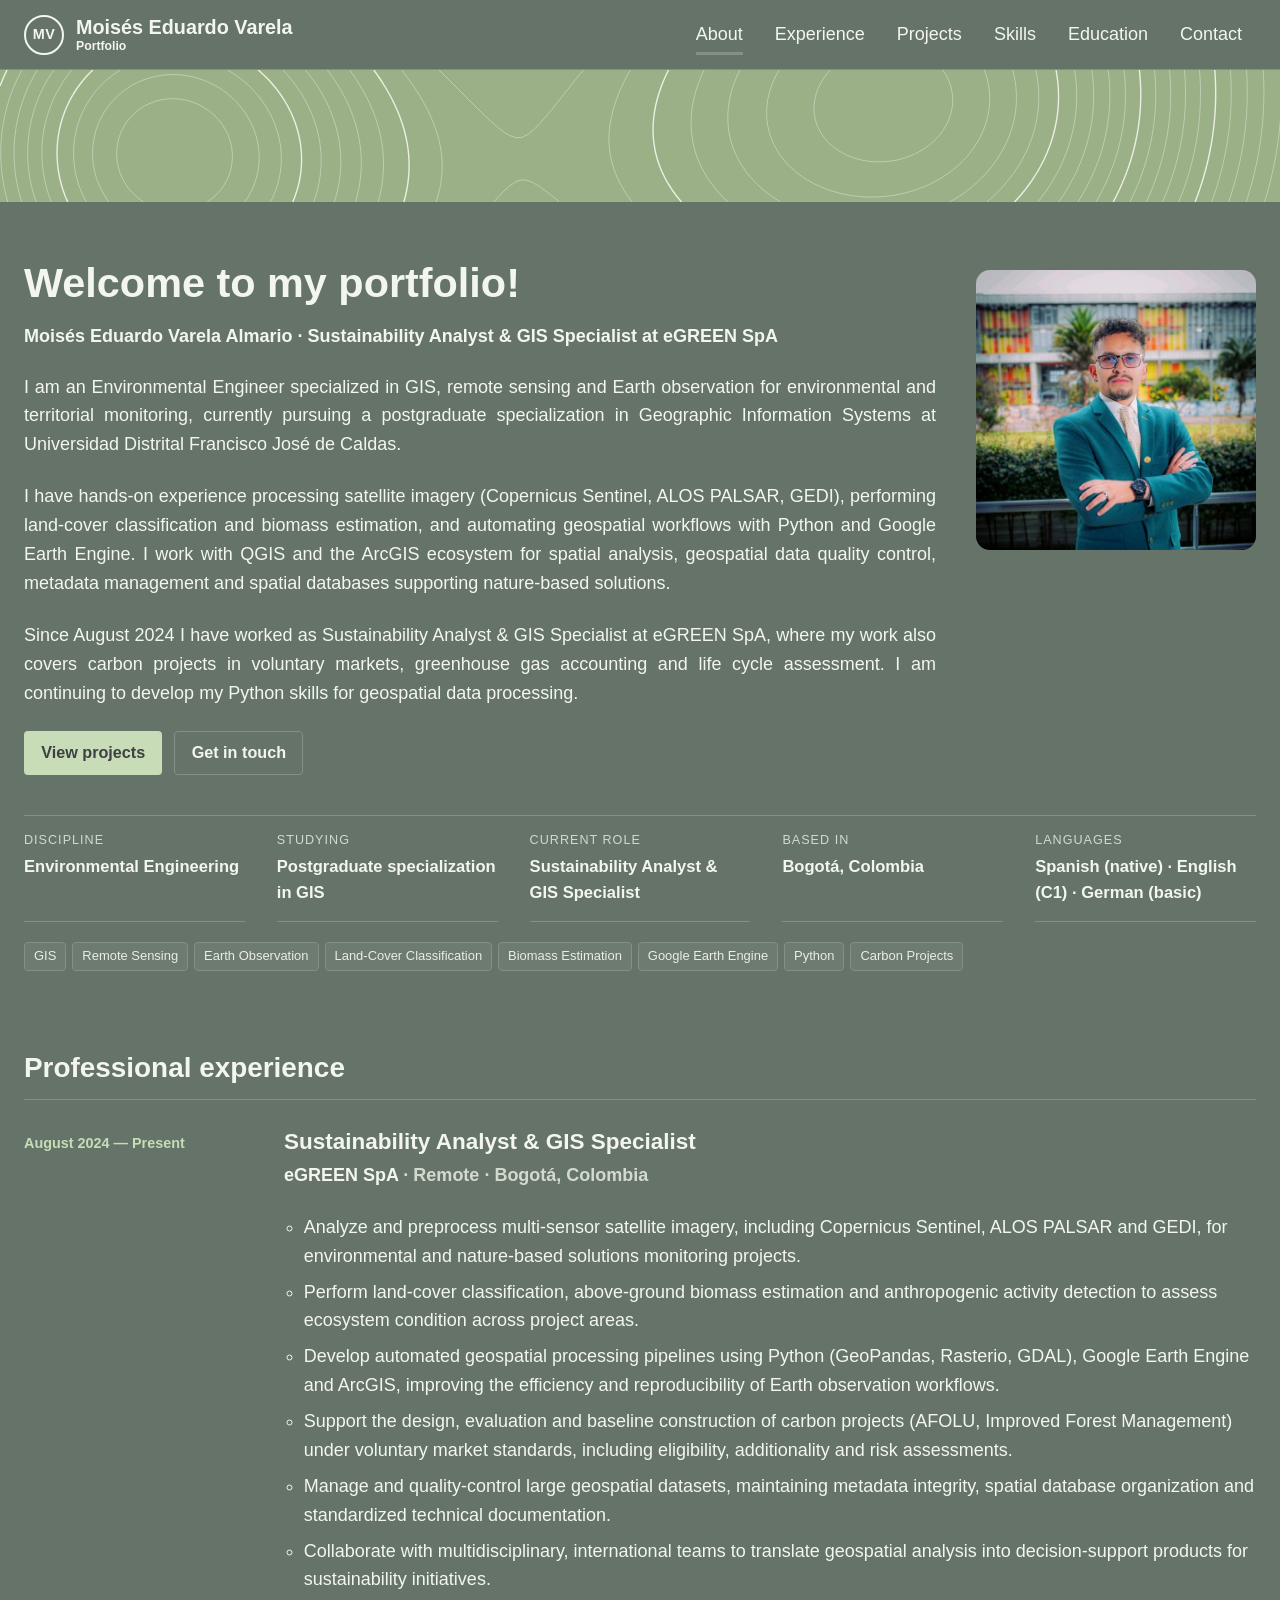
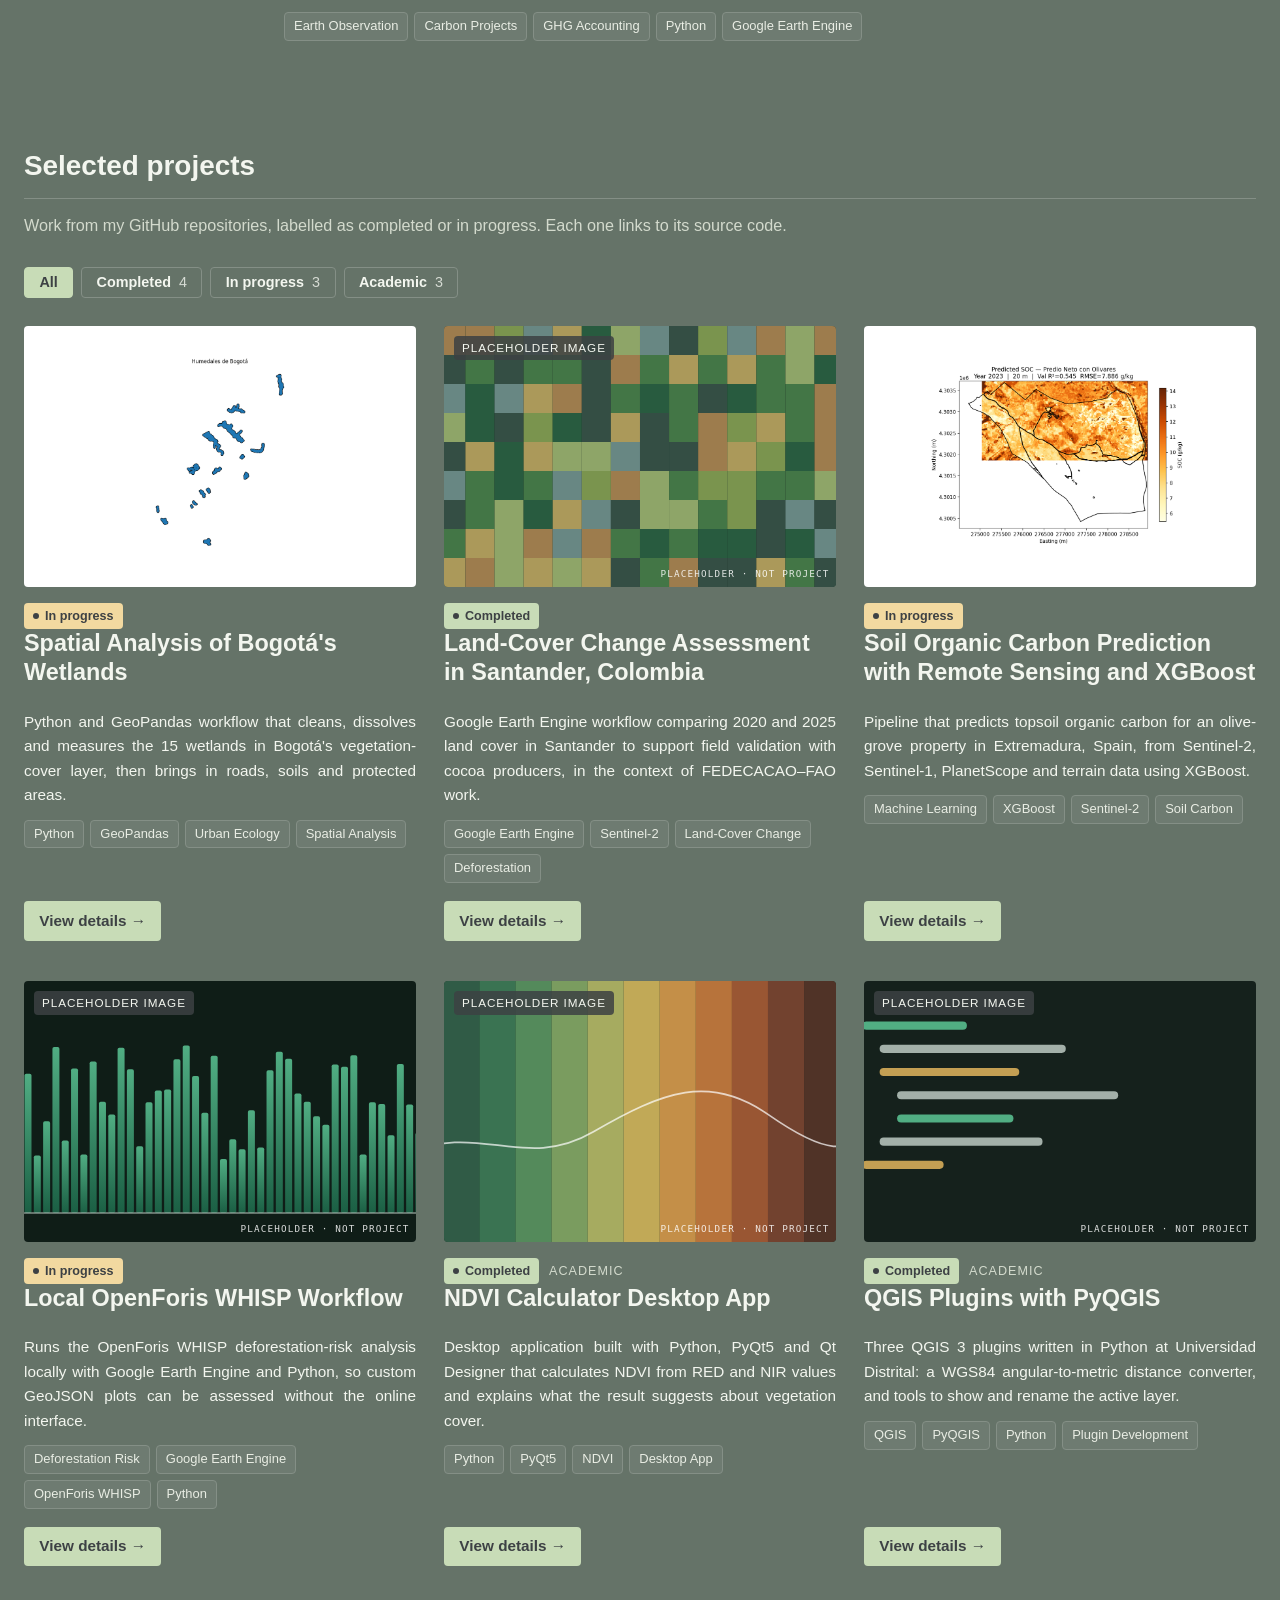
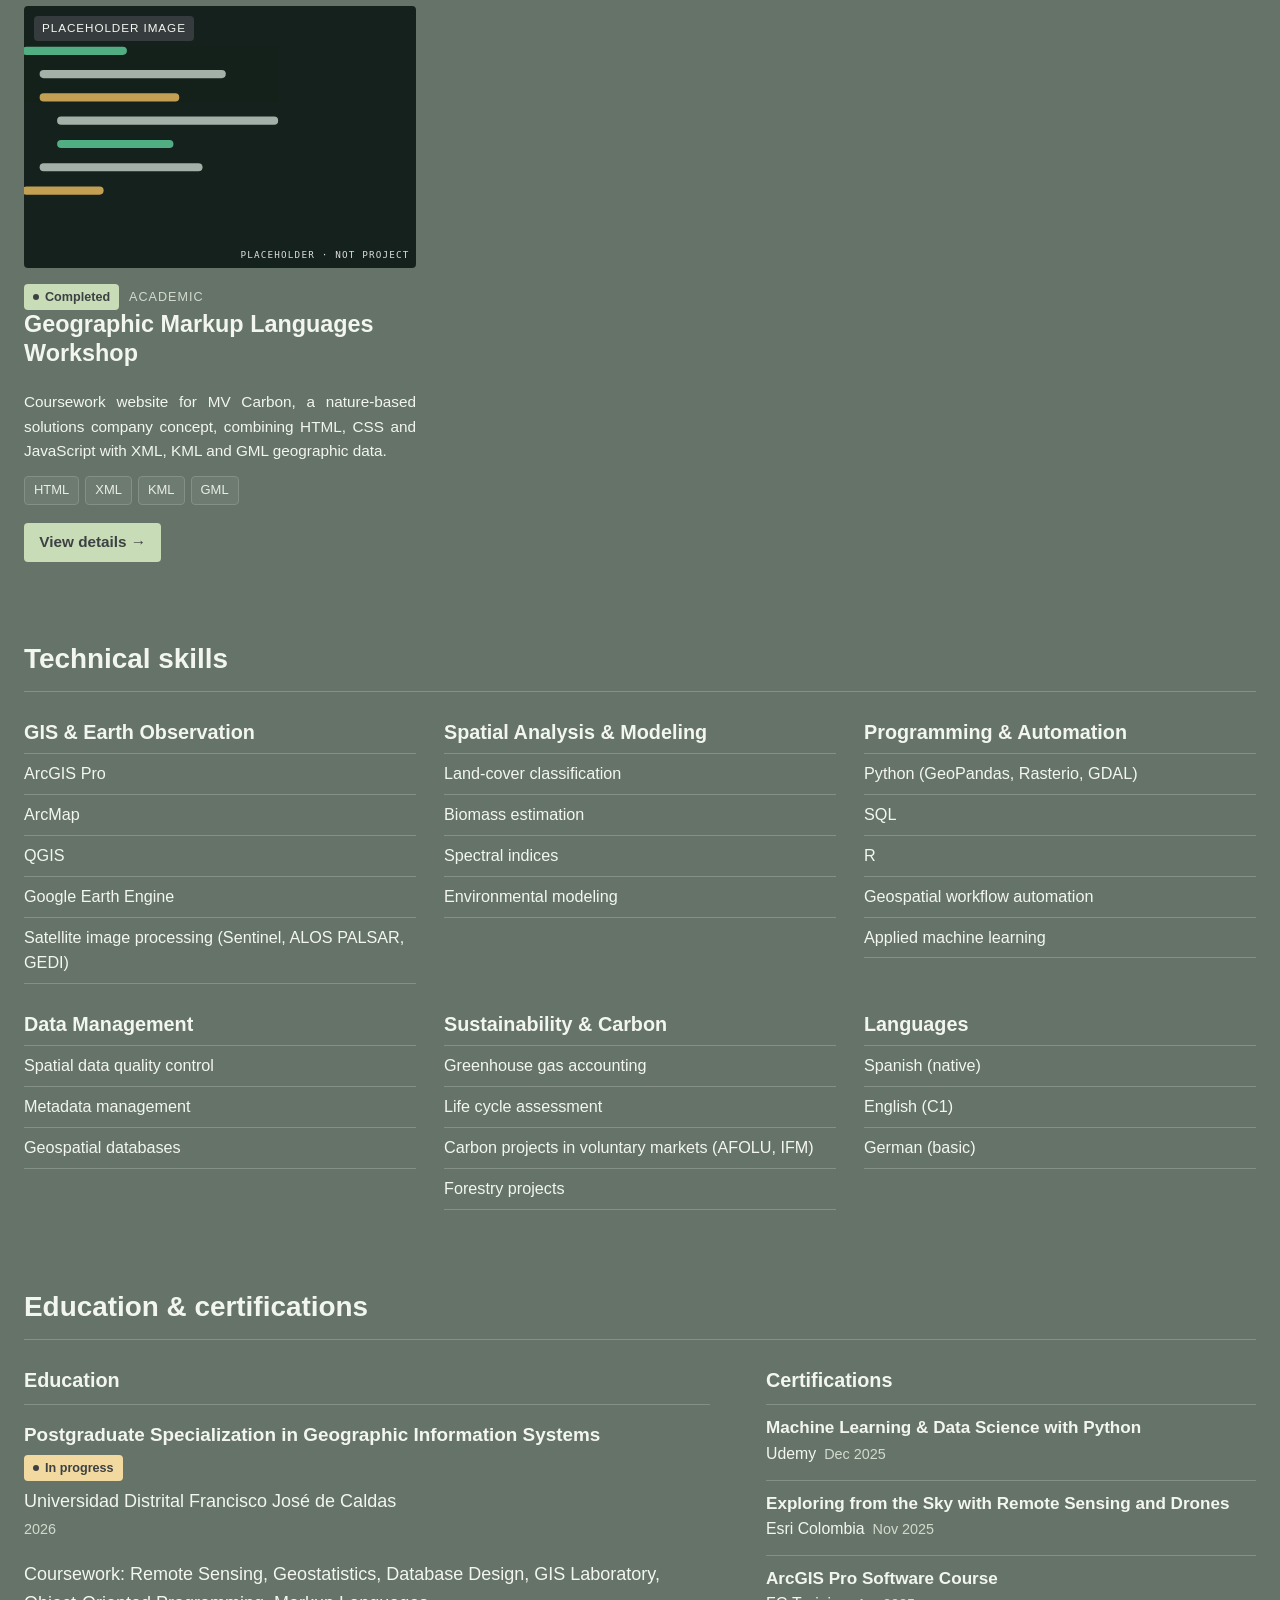
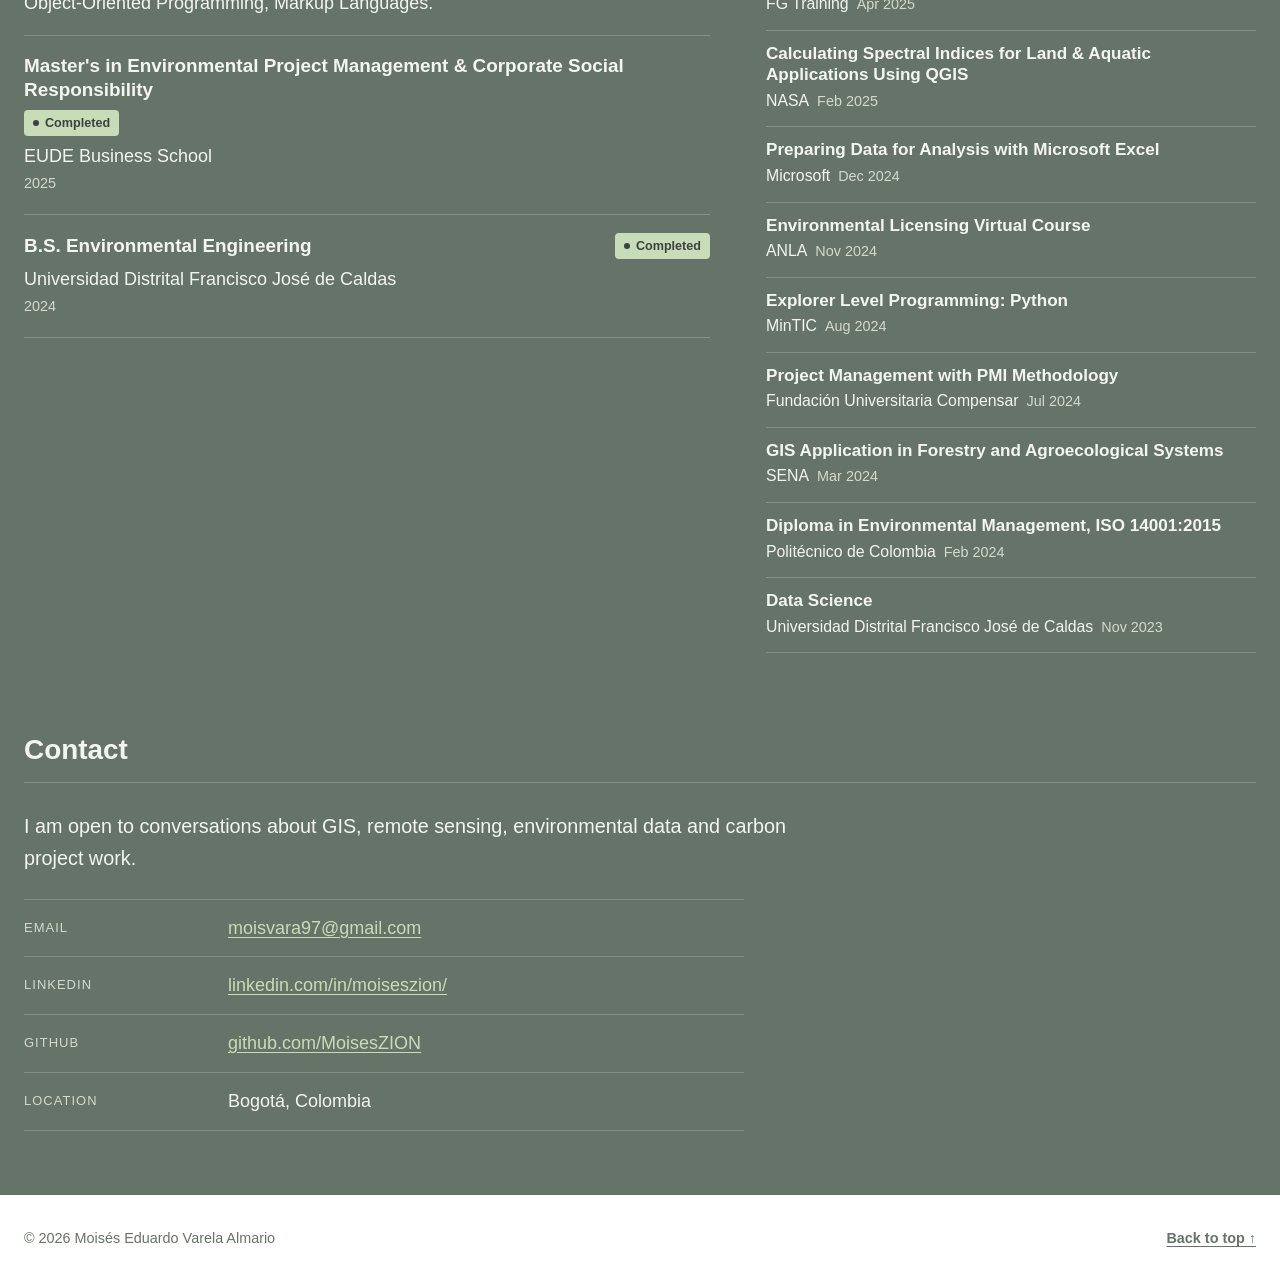
==== commit 232212fe: "updates svg_favicon" ====
--- a/index.html
+++ b/index.html
@@ -3,7 +3,7 @@
   <head>
     <meta charset="utf-8" />
     <meta name="viewport" content="width=device-width, initial-scale=1" />
-    <title>Loren Varela · Environmental Engineer & GIS Specialist</title>
+    <title>Moisés Varela · Environmental Engineer & GIS Specialist</title>
     <meta
       name="description"
       content="Portfolio of Moisés Eduardo Varela Almario, Environmental Engineer working in GIS, remote sensing, geospatial analysis and sustainability."
@@ -23,7 +23,7 @@
         <a class="brand" href="#top" aria-label="Home">
           <span class="brand-mark" aria-hidden="true">MV</span>
           <span class="brand-text">
-            <span class="brand-name">Moisés Varela</span>
+            <span class="brand-name">Moisés Eduardo Varela</span>
             <span class="brand-sub">Portfolio</span>
           </span>
         </a>
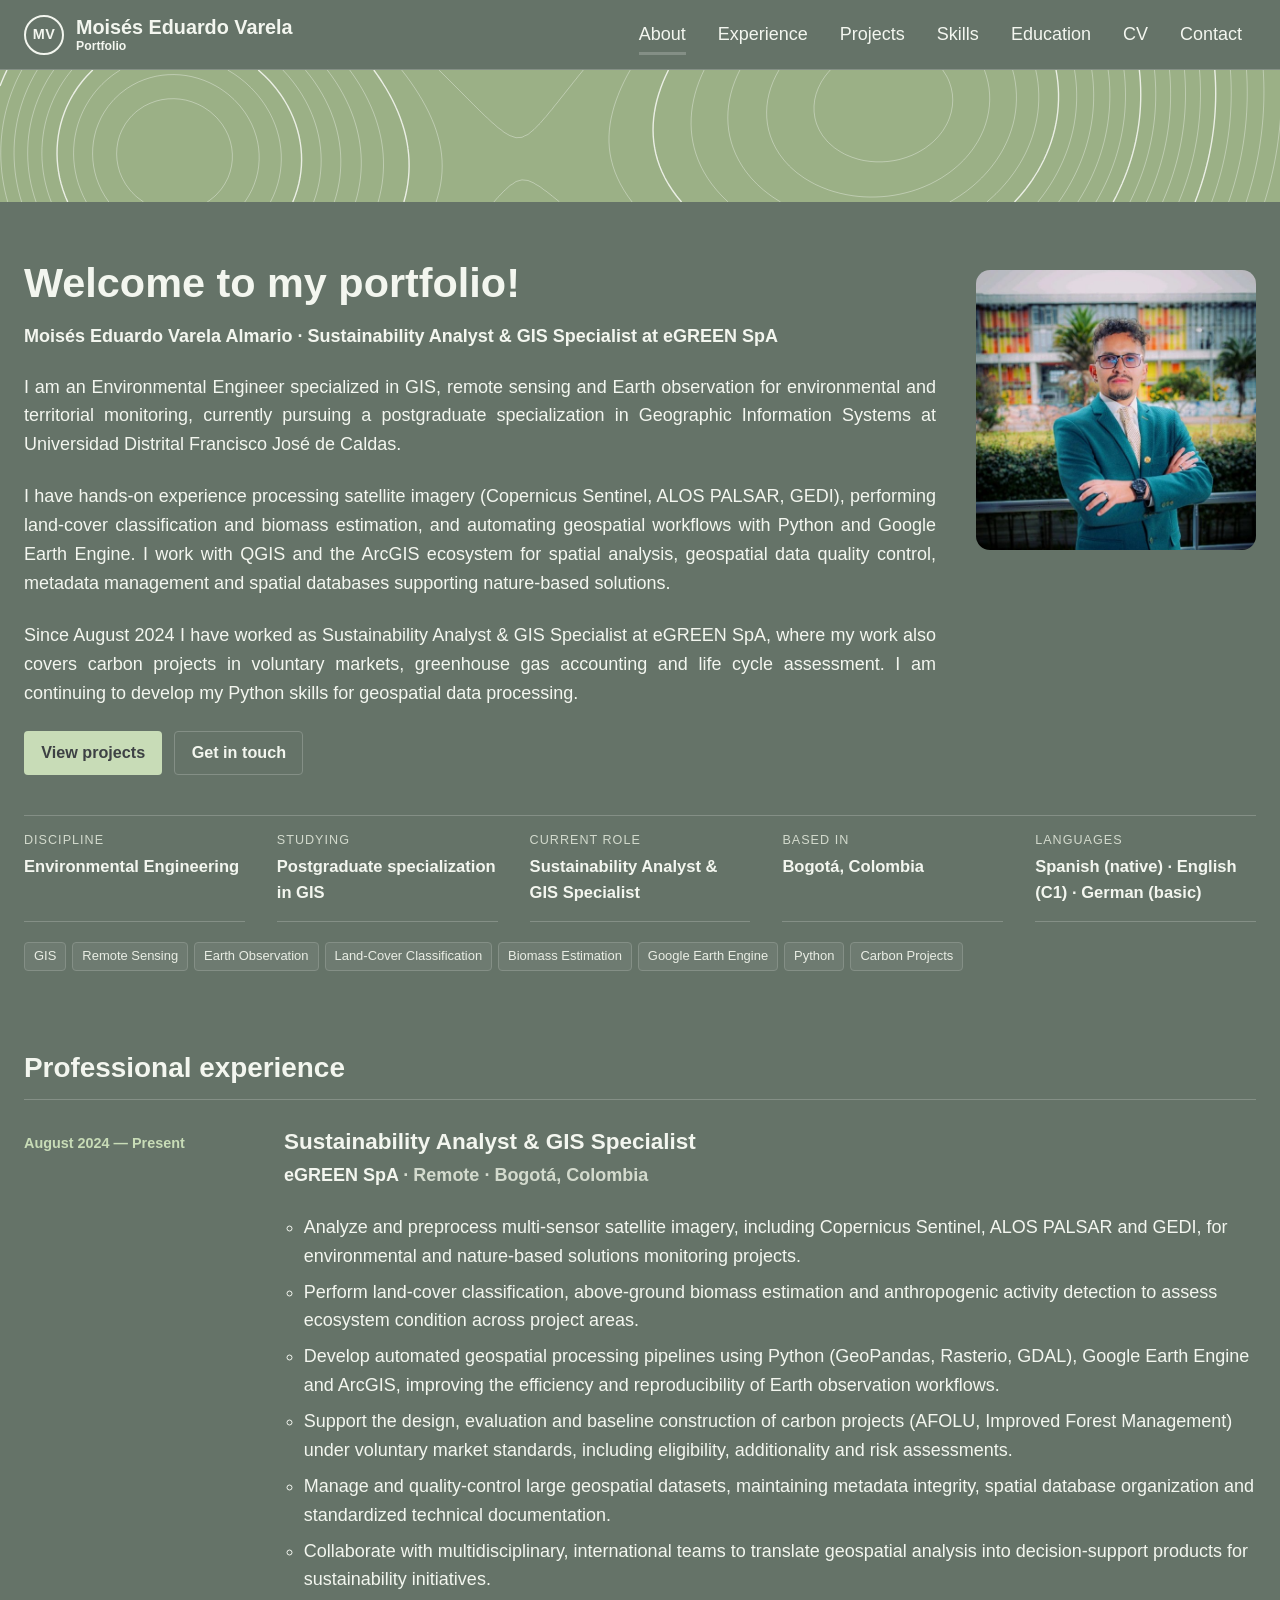
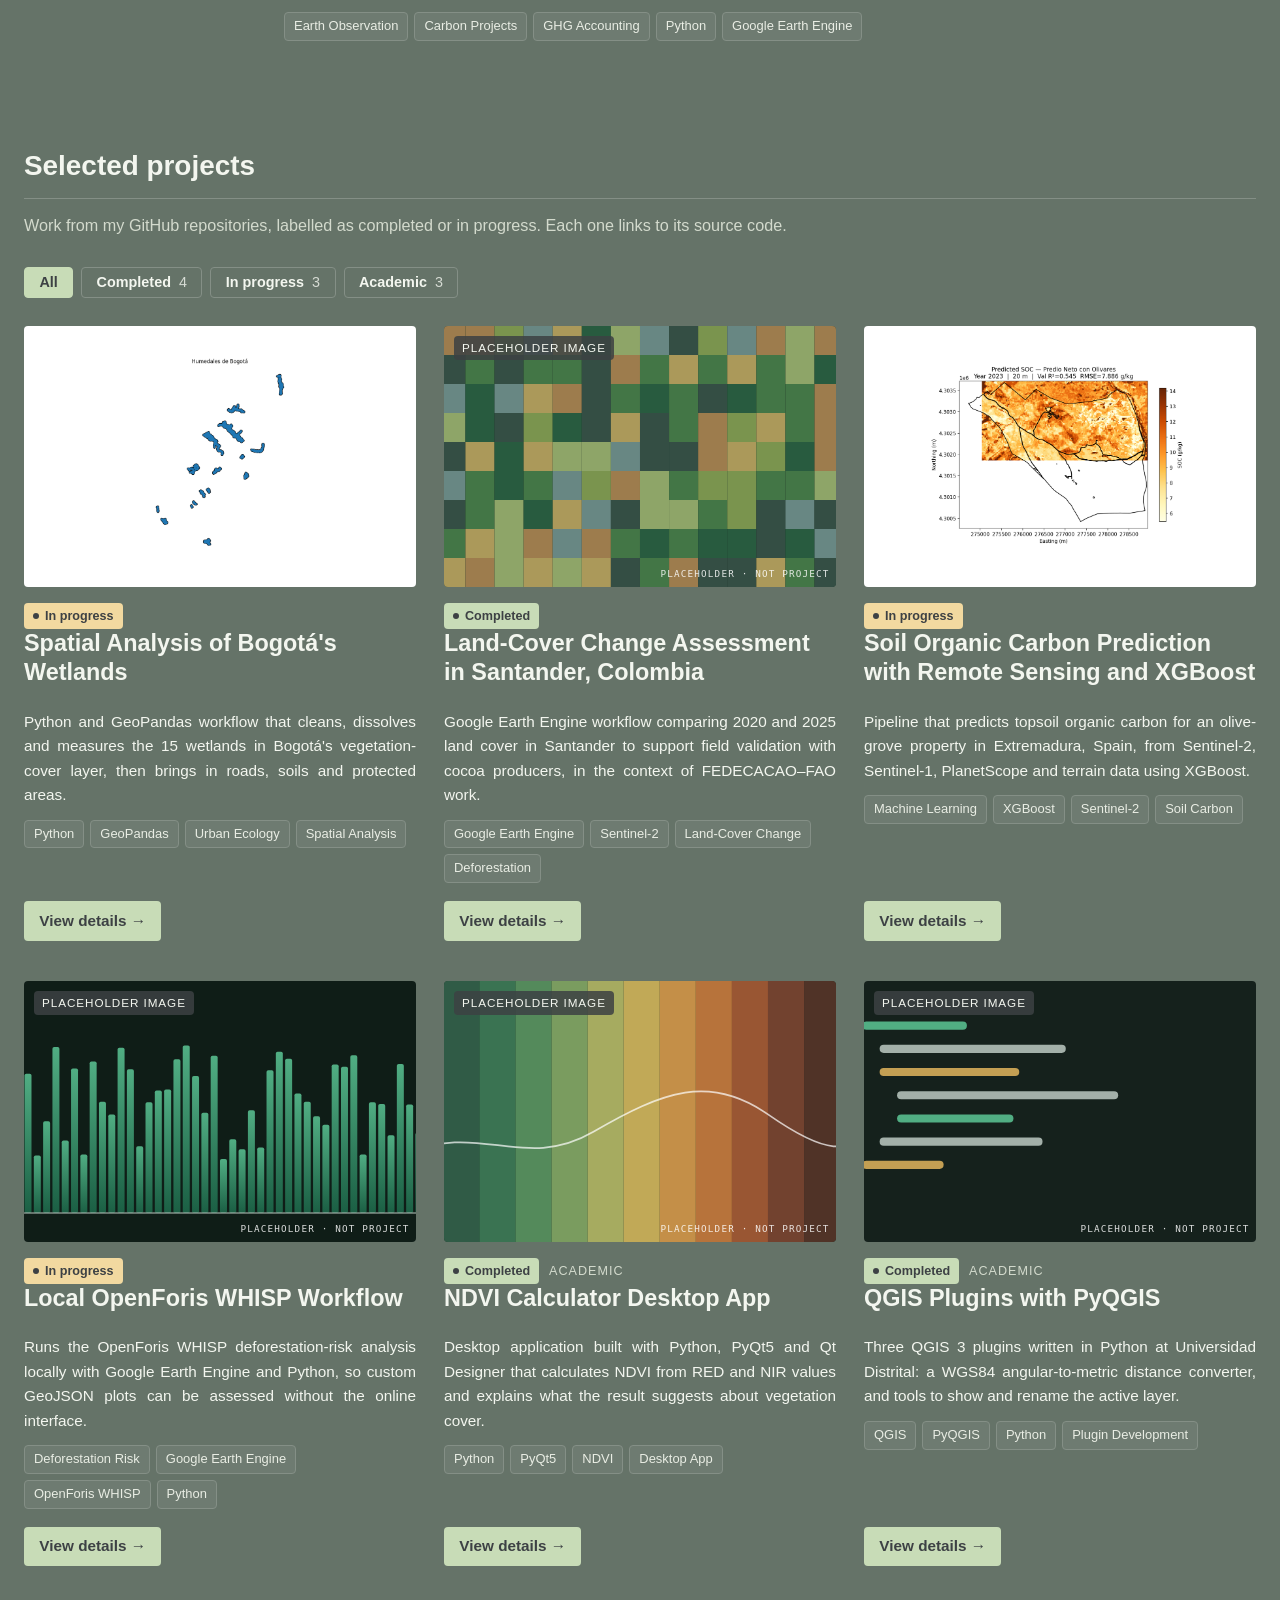
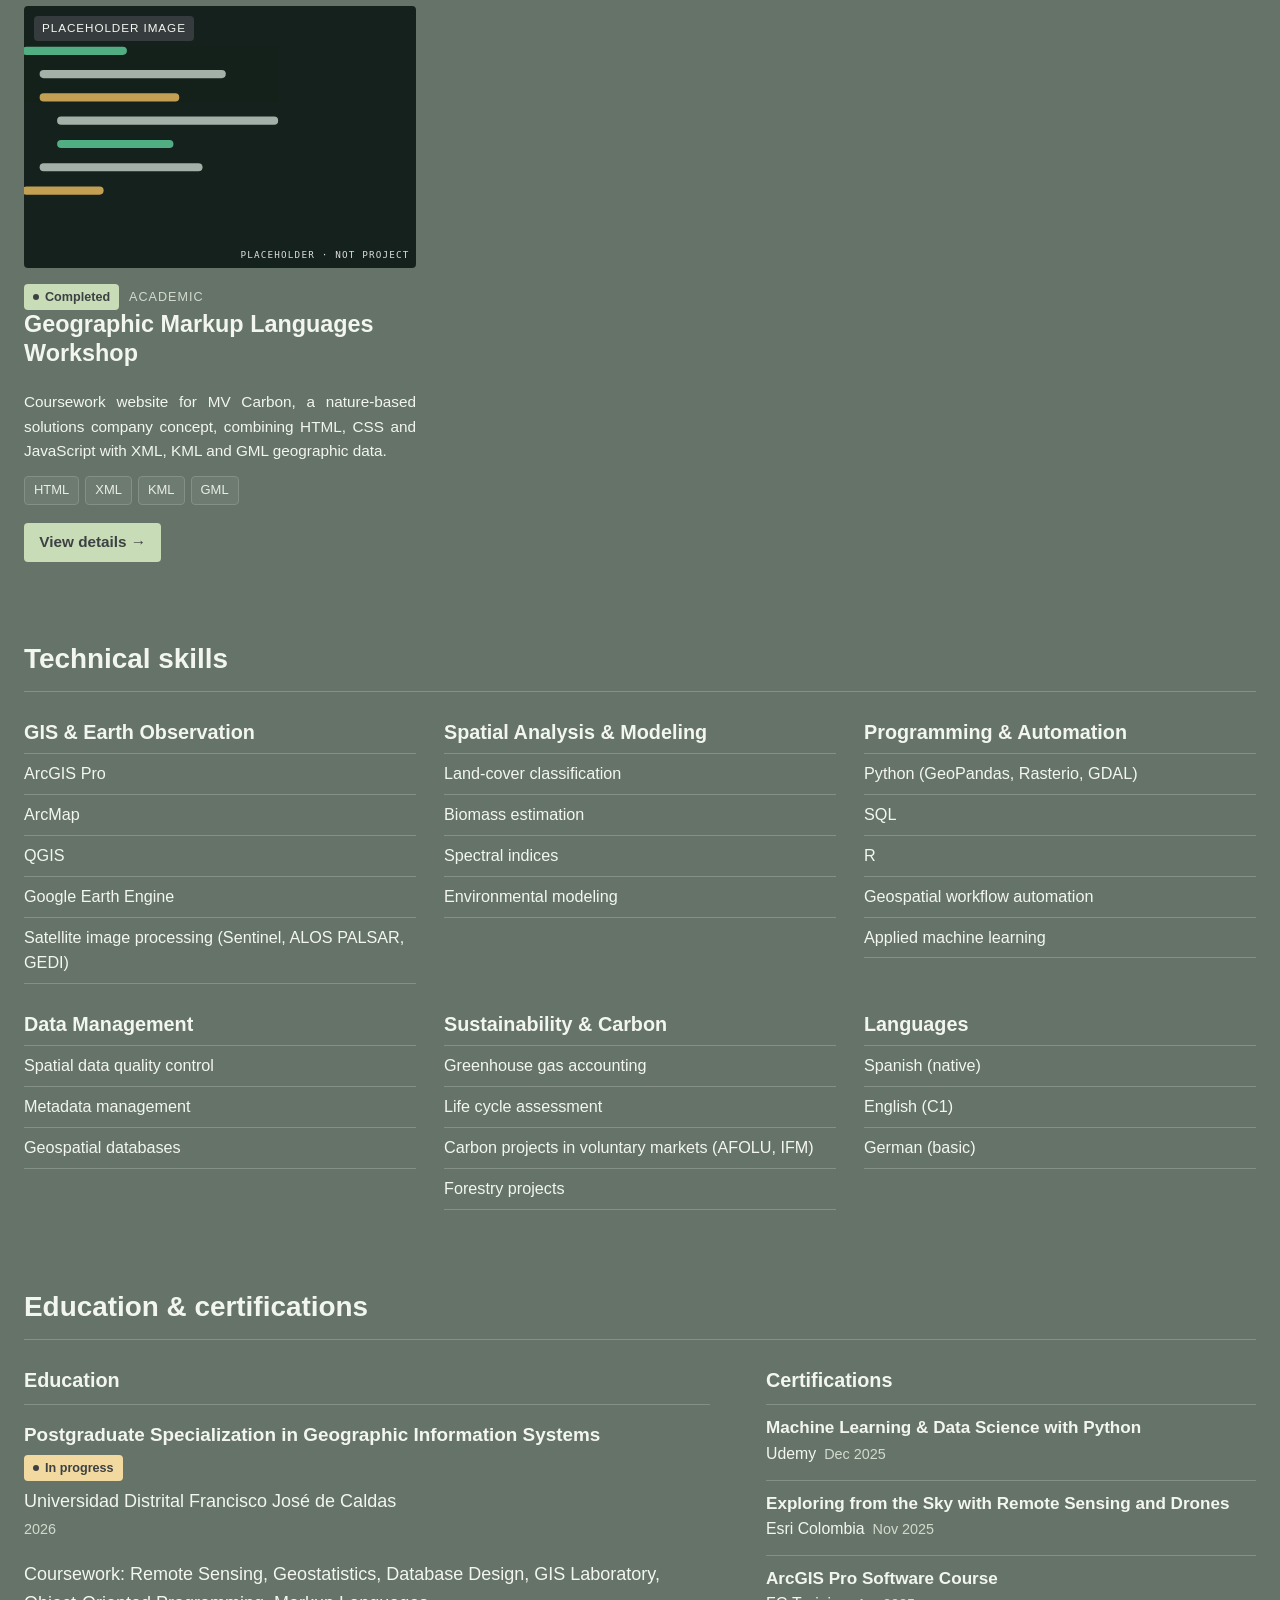
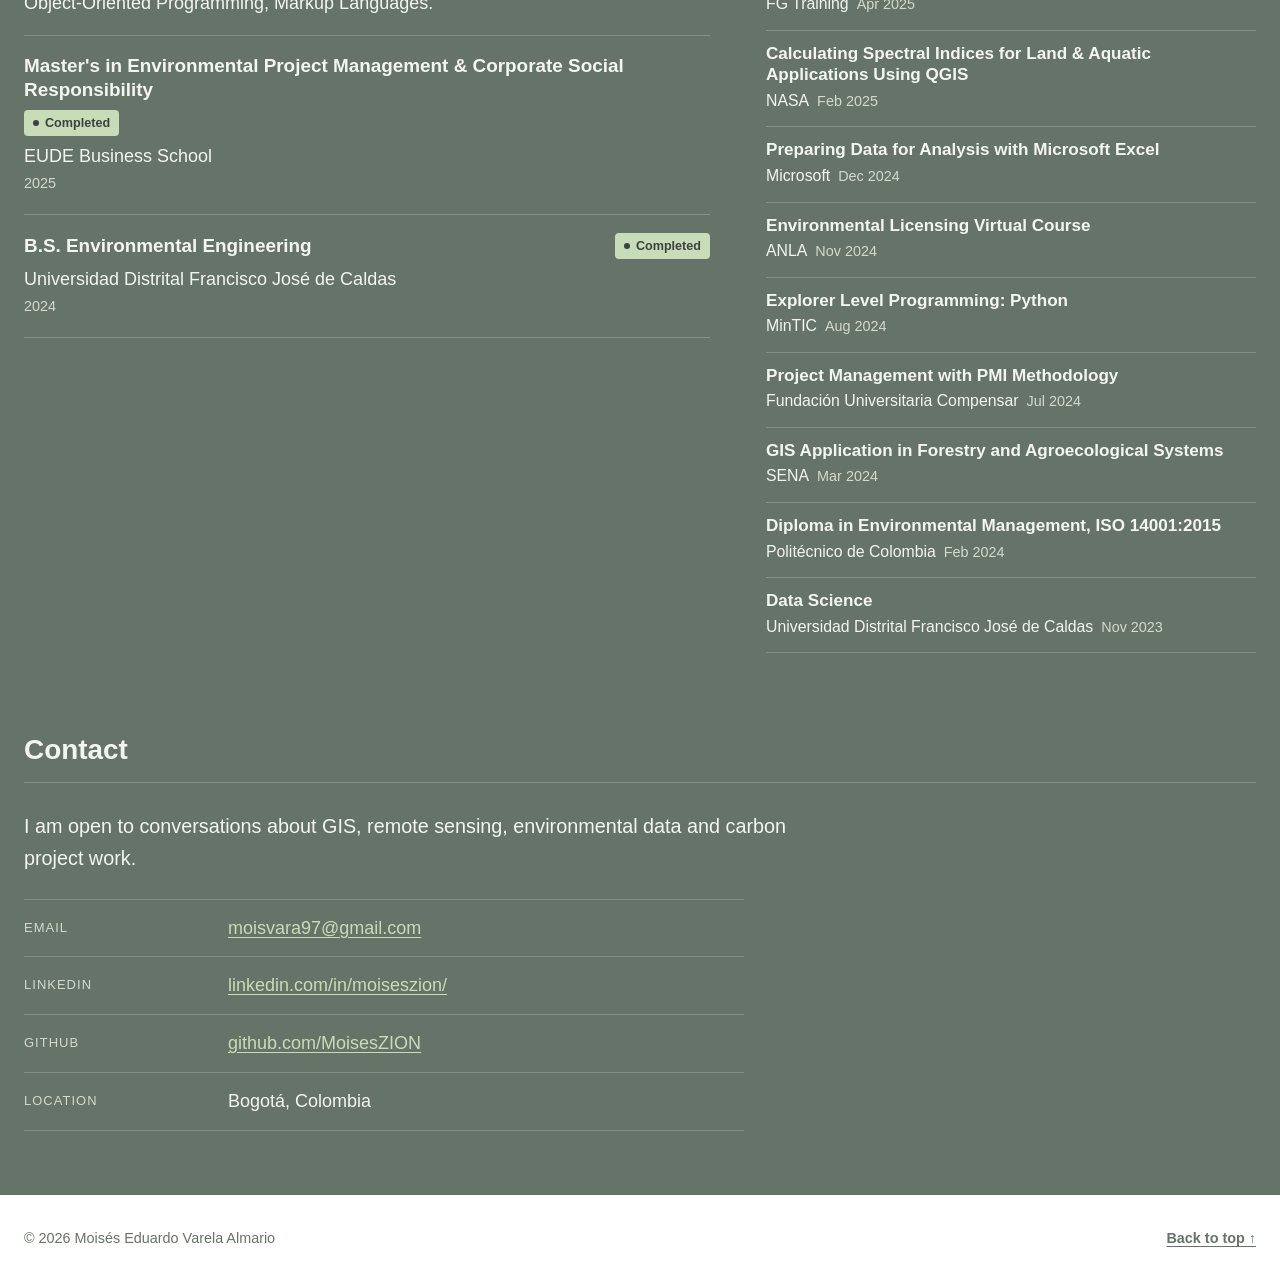
==== commit ff6c0884: "CV_commit" ====
--- a/index.html
+++ b/index.html
@@ -38,6 +38,7 @@
             <li><a href="#projects">Projects</a></li>
             <li><a href="#skills">Skills</a></li>
             <li><a href="#education">Education</a></li>
+            <li><a href="assets/docs/CV_Moises.pdf" target="_blank" rel="noopener noreferrer">CV</a></li>
             <li><a href="#contact">Contact</a></li>
           </ul>
         </nav>
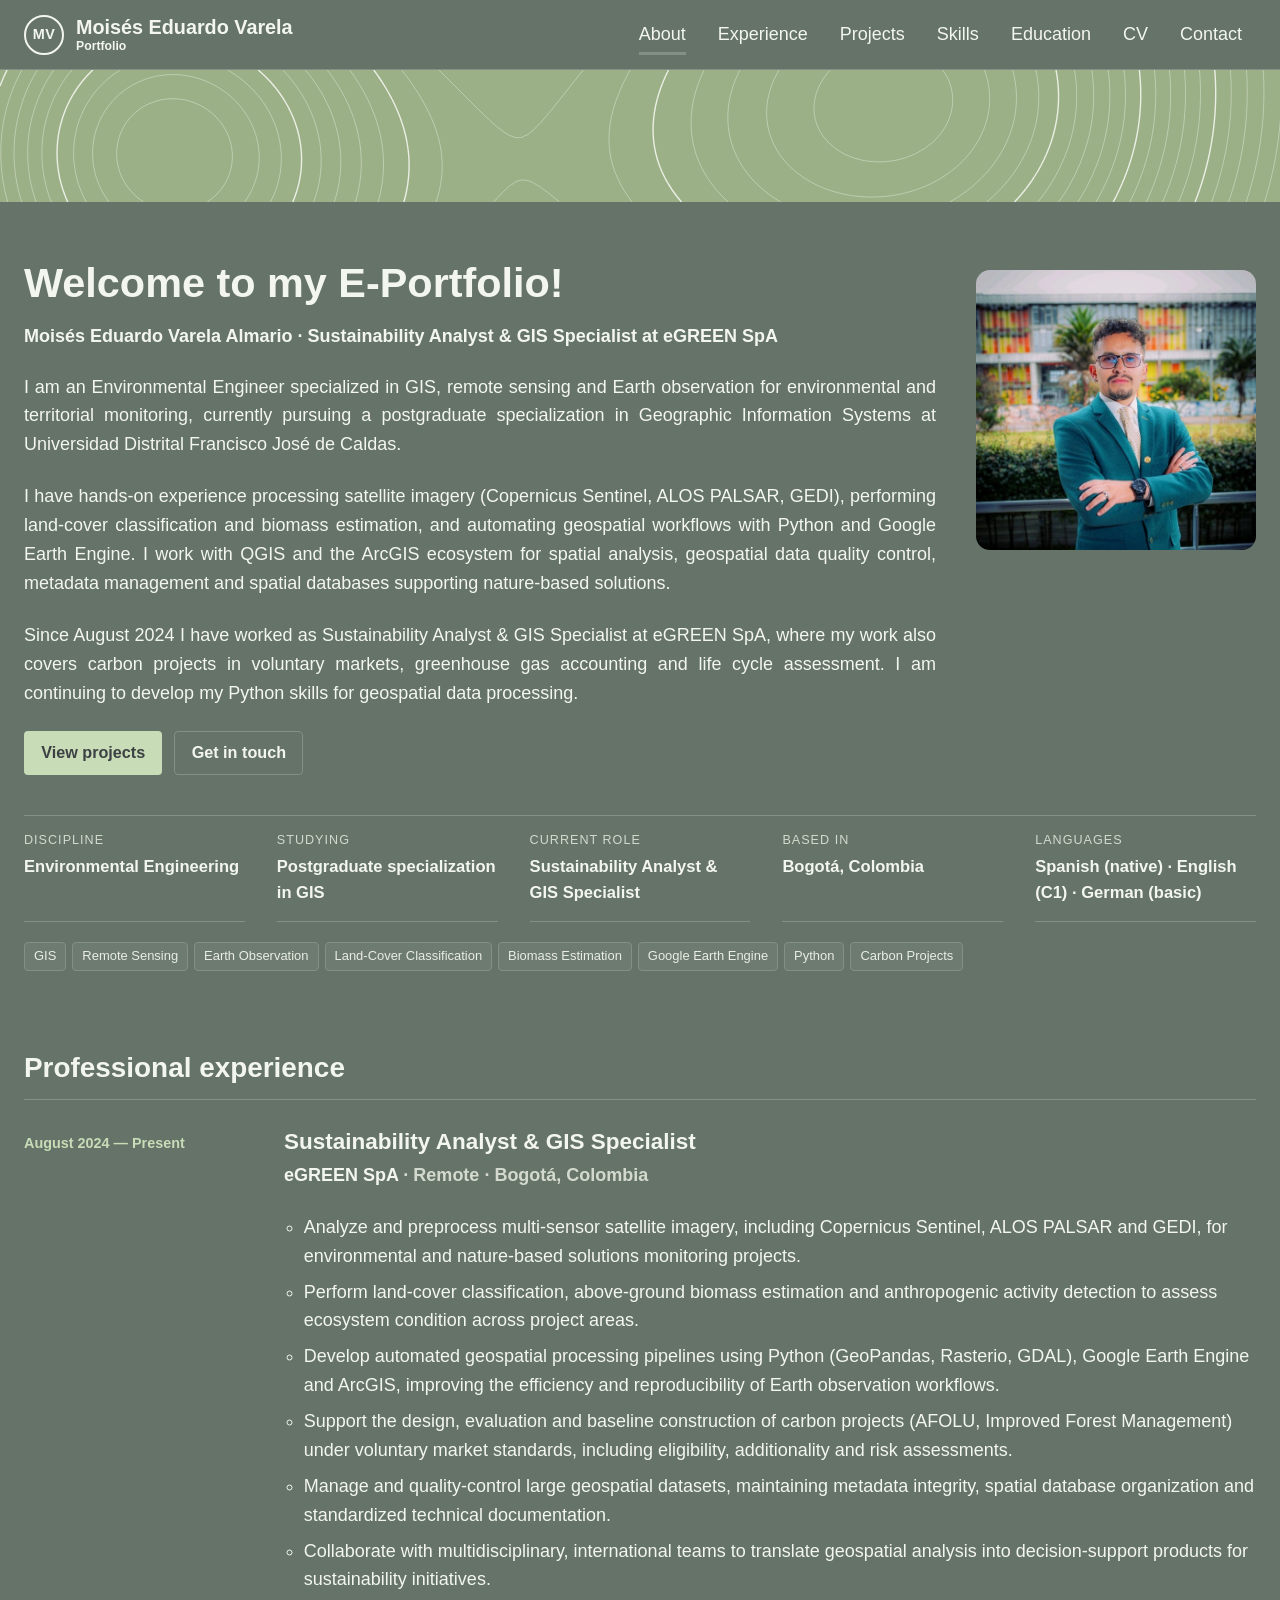
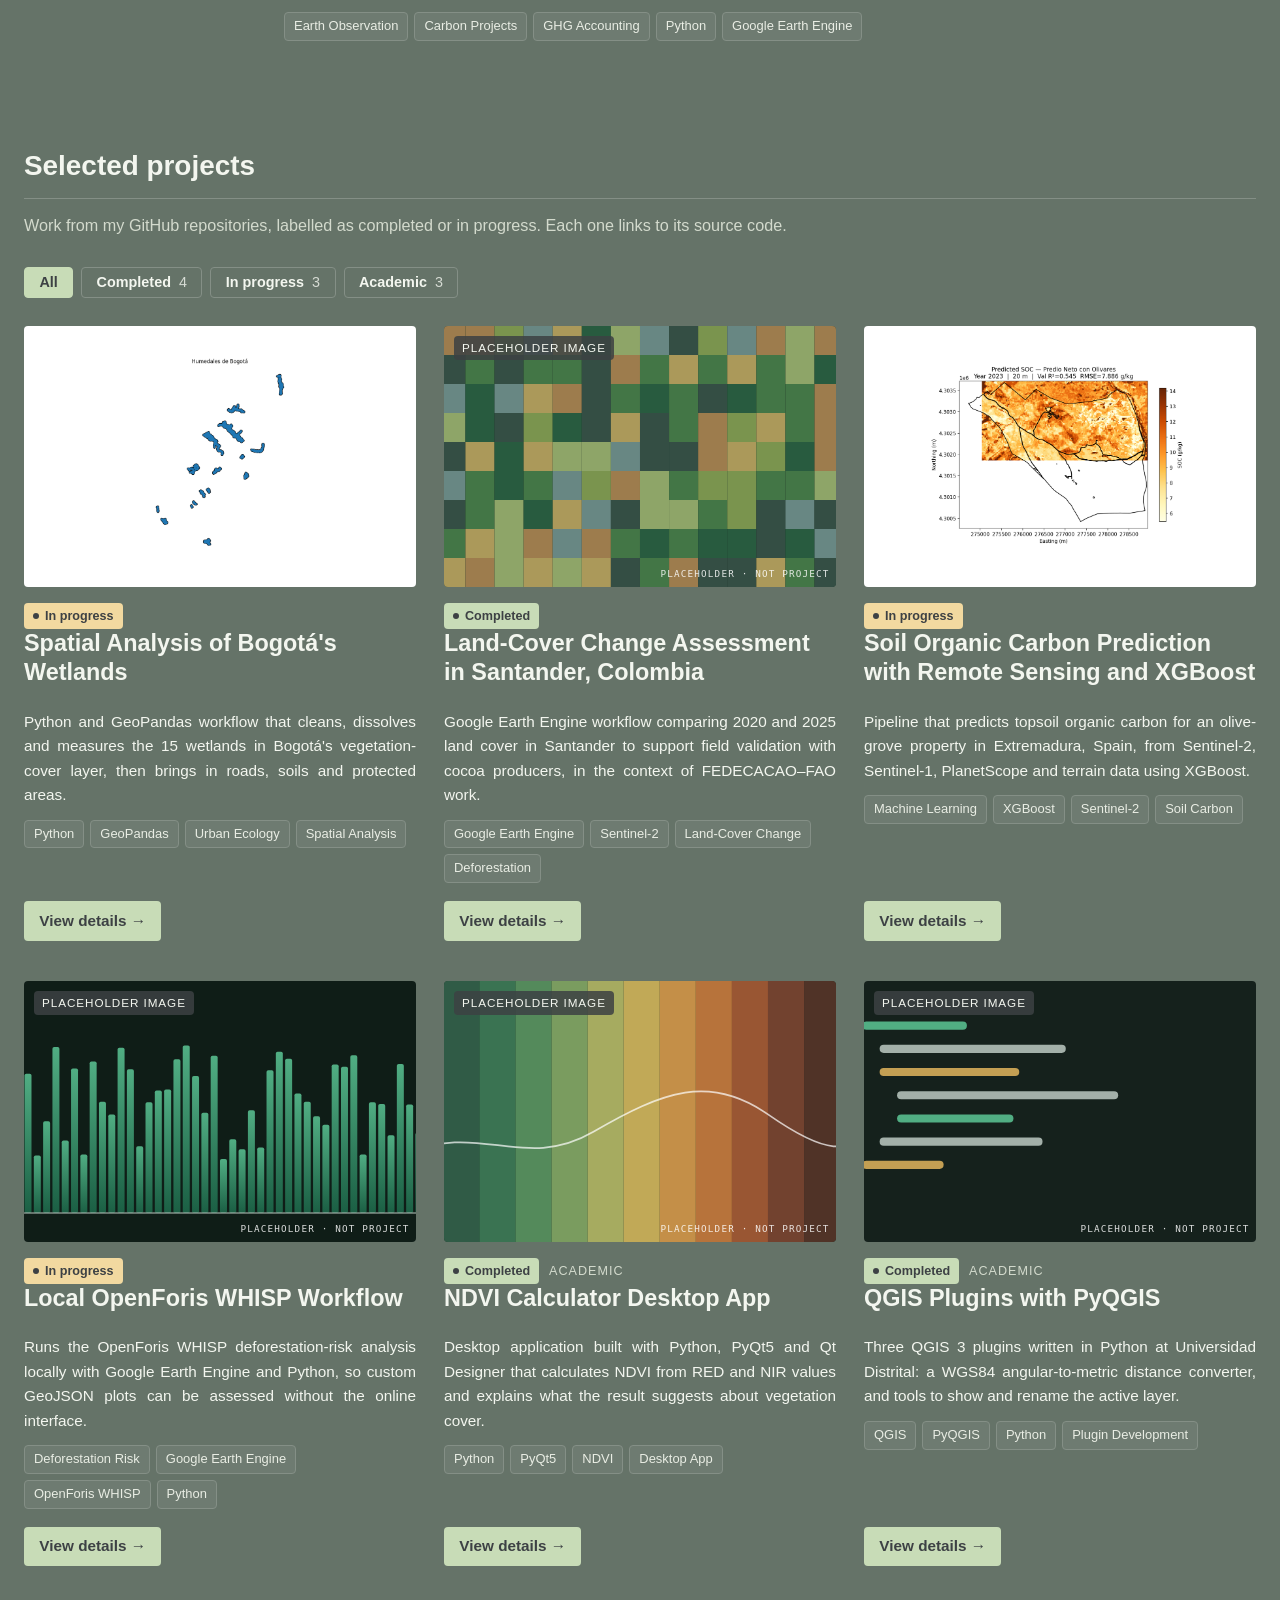
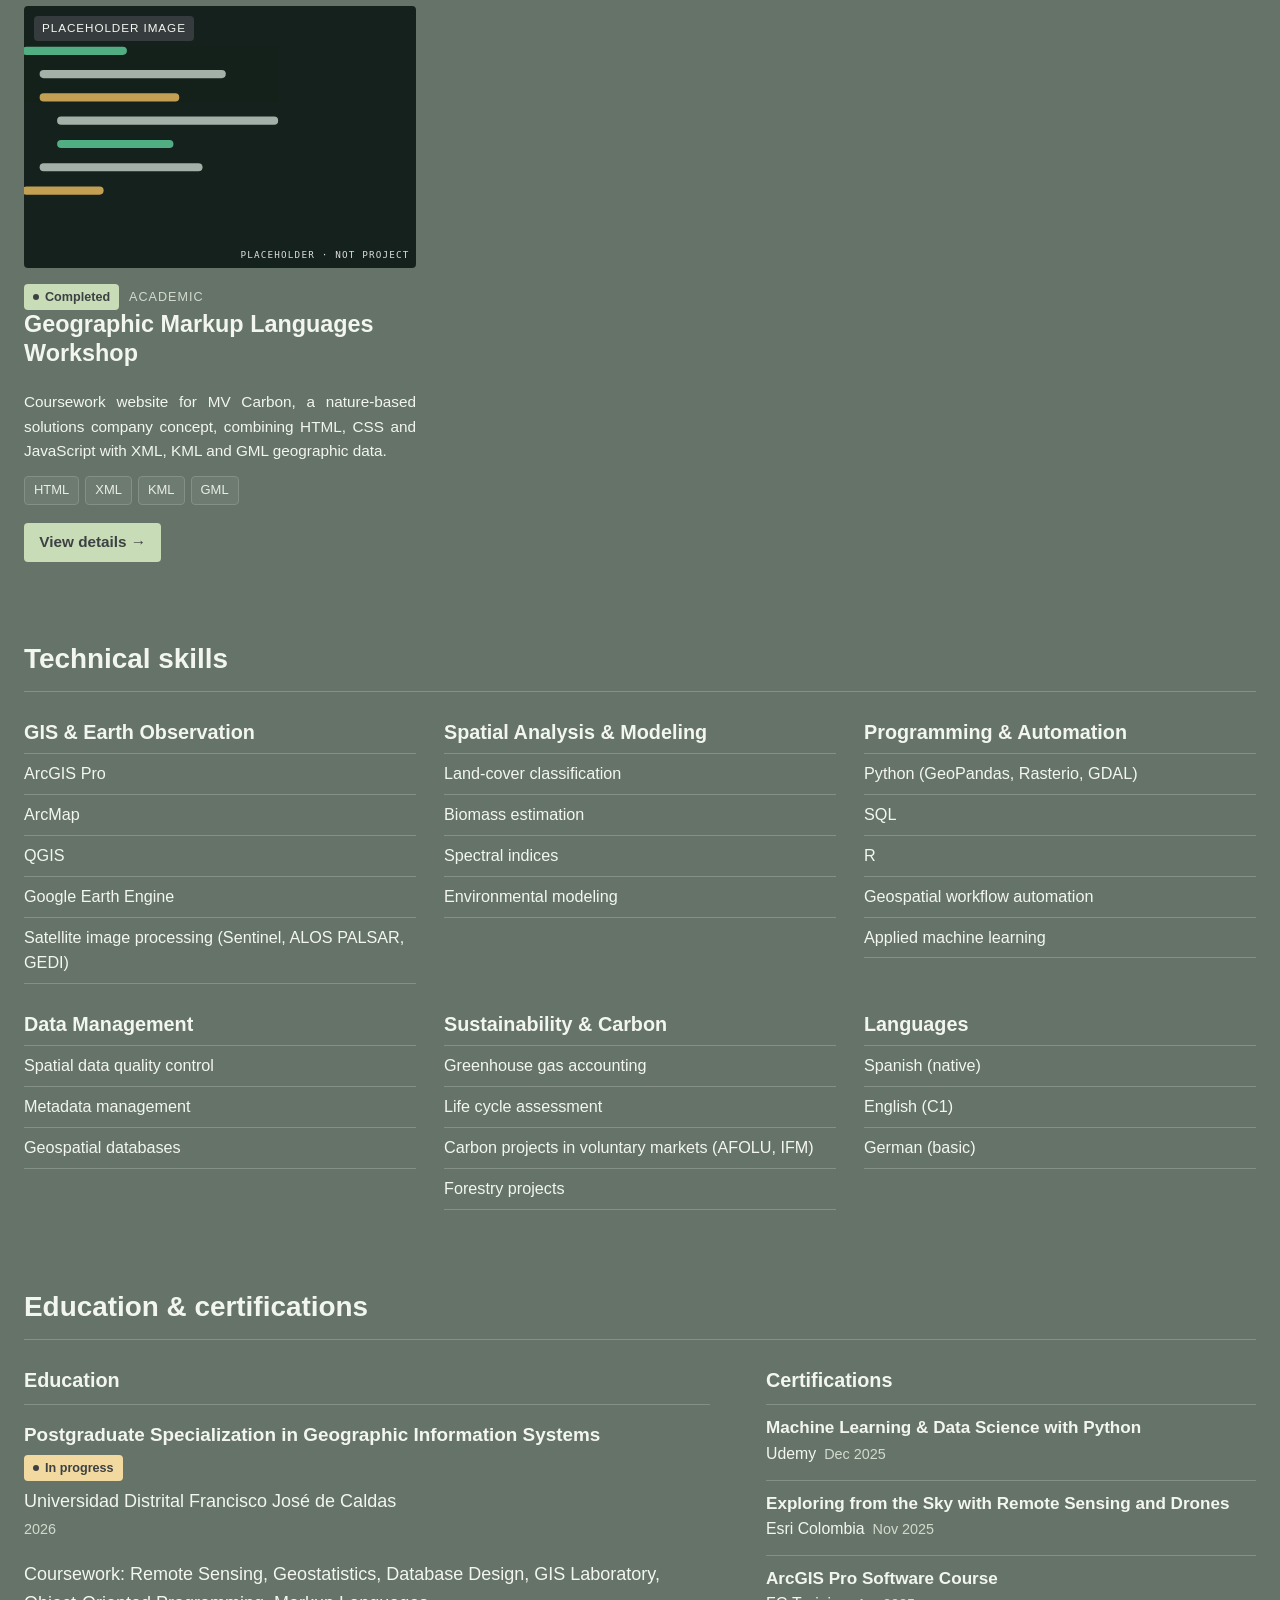
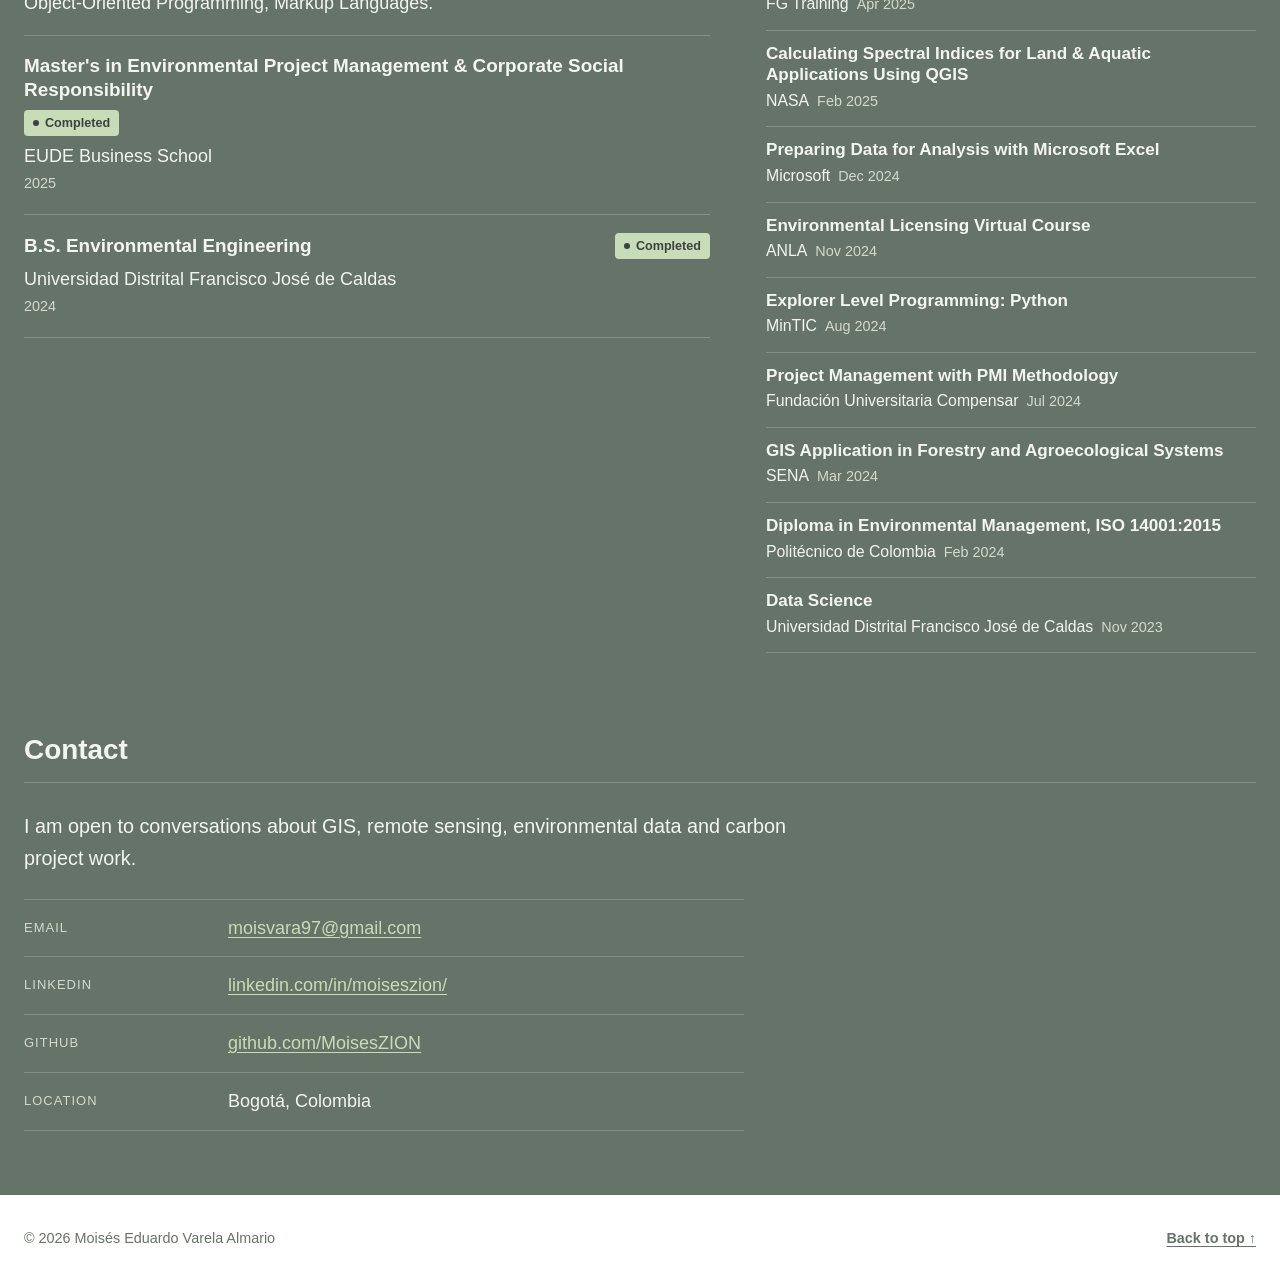
==== commit 34759e3e: "e-portolio" ====
--- a/index.html
+++ b/index.html
@@ -54,9 +54,9 @@
         <div class="container">
           <div class="home-content">
             <div class="text-container">
-              <h1 id="home-title" class="home-title">Welcome to my portfolio!</h1>
+              <h1 id="home-title" class="home-title">Welcome to my E-Portfolio!</h1>
               <p class="home-role">
-                <span data-bind="profile.name">Moisés Eduardo Varela Almario</span> ·
+                <span data-bind="profile.name">Moisés Eduardo Varela</span> ·
                 <span data-bind="profile.role">Sustainability Analyst &amp; GIS Specialist at eGREEN SpA</span>
               </p>
               <div class="prose" id="about-text"></div>
